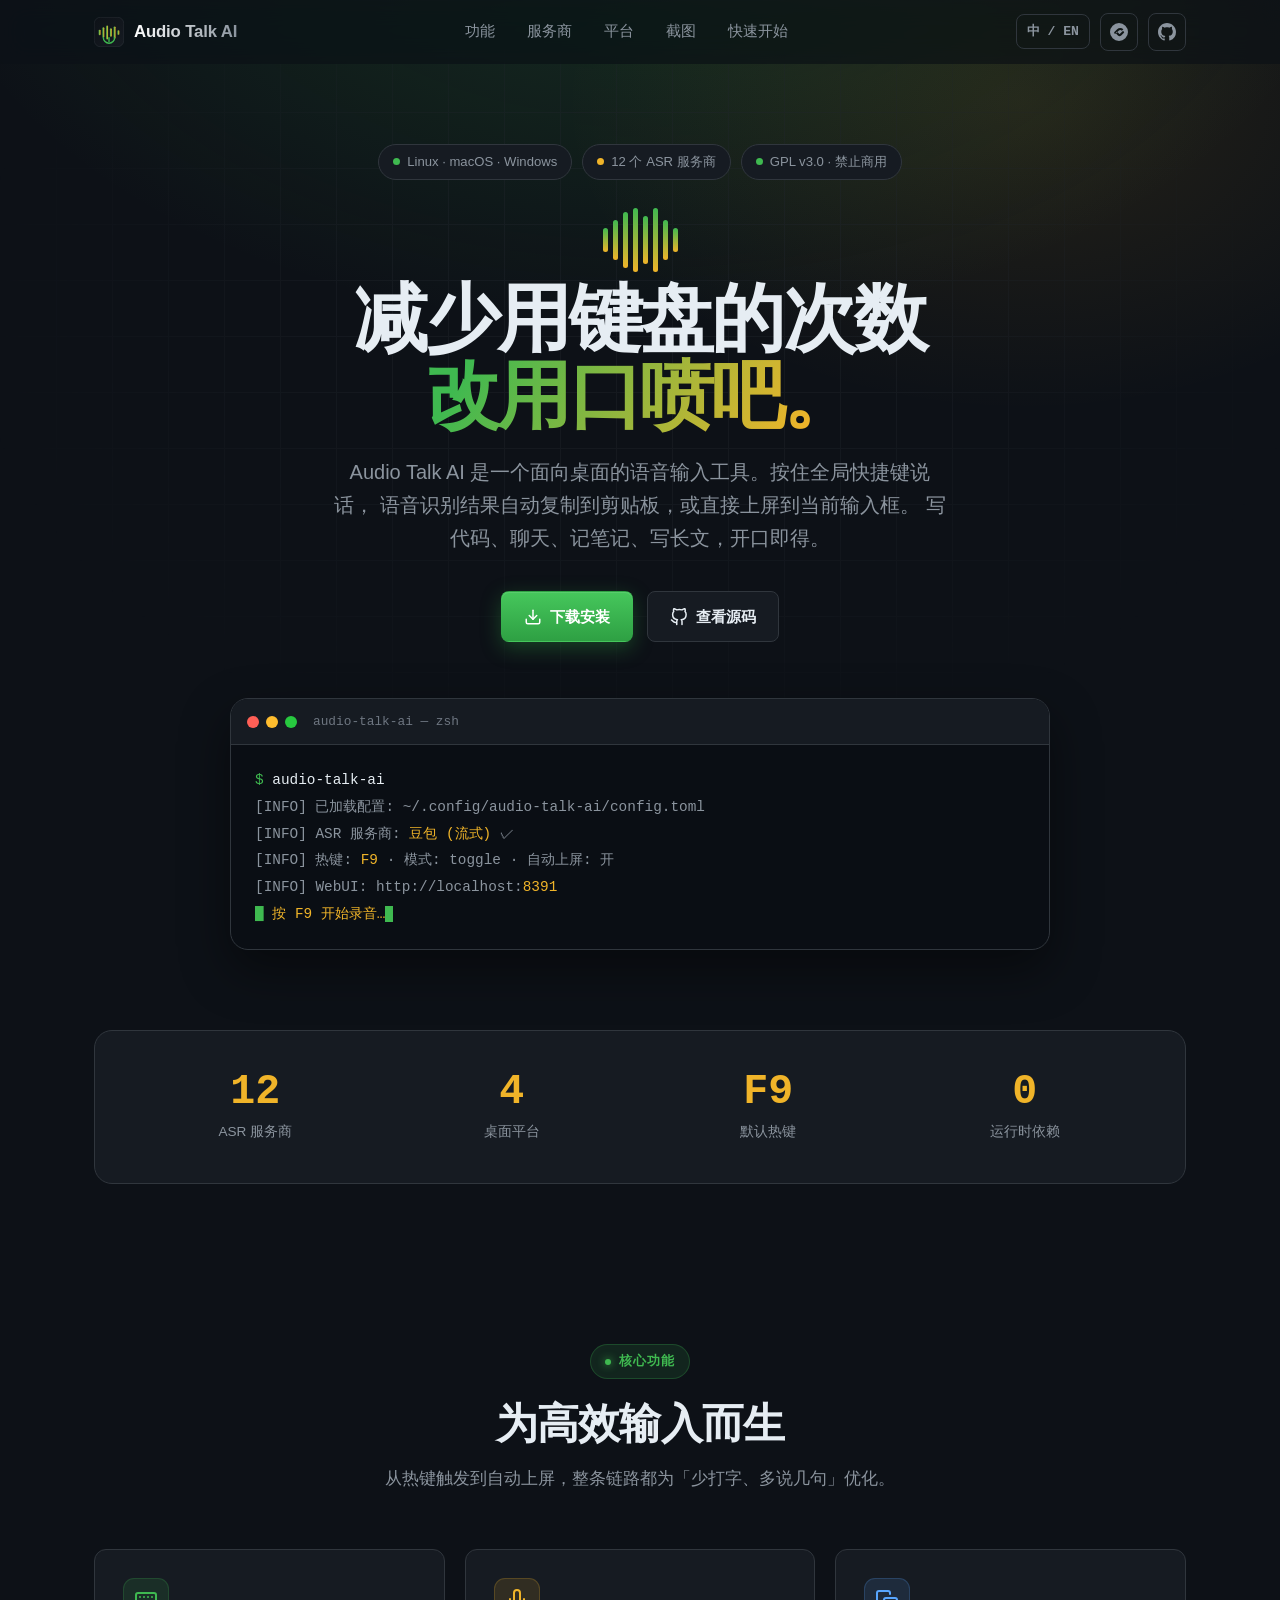
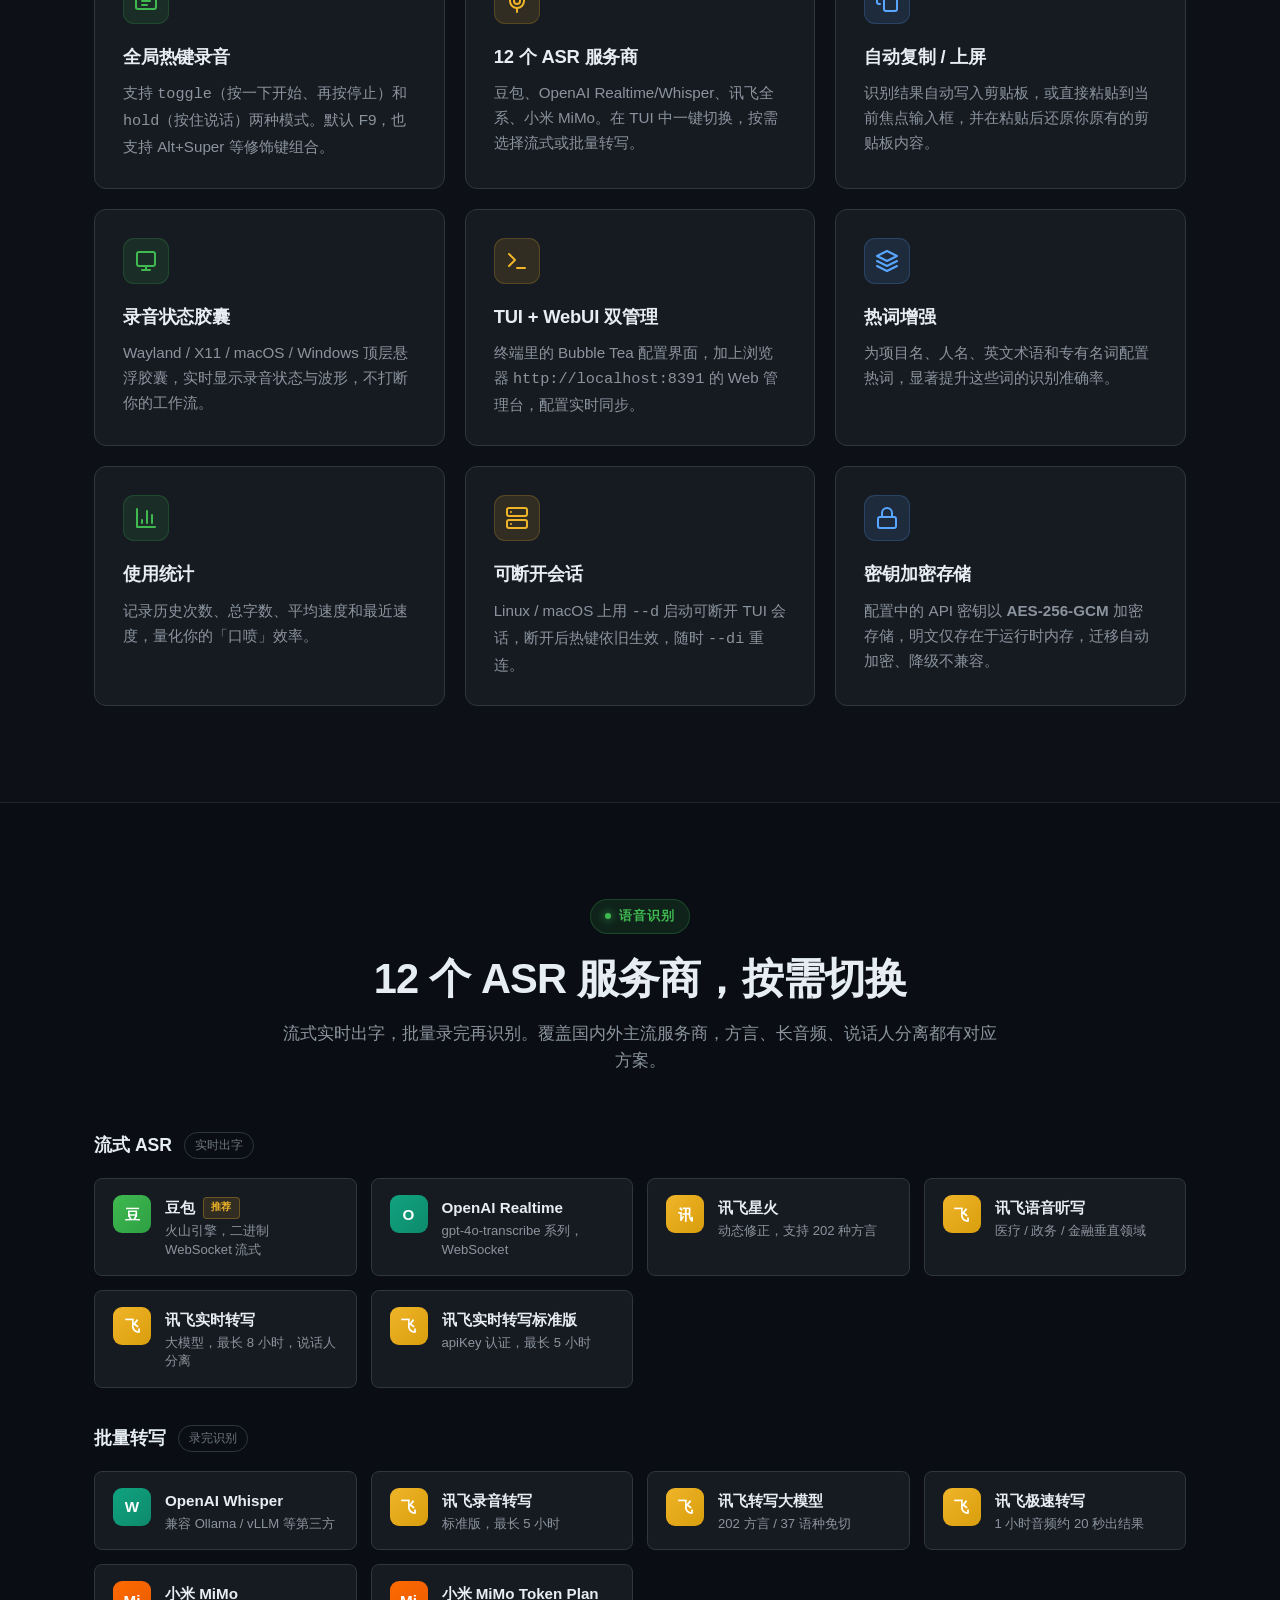
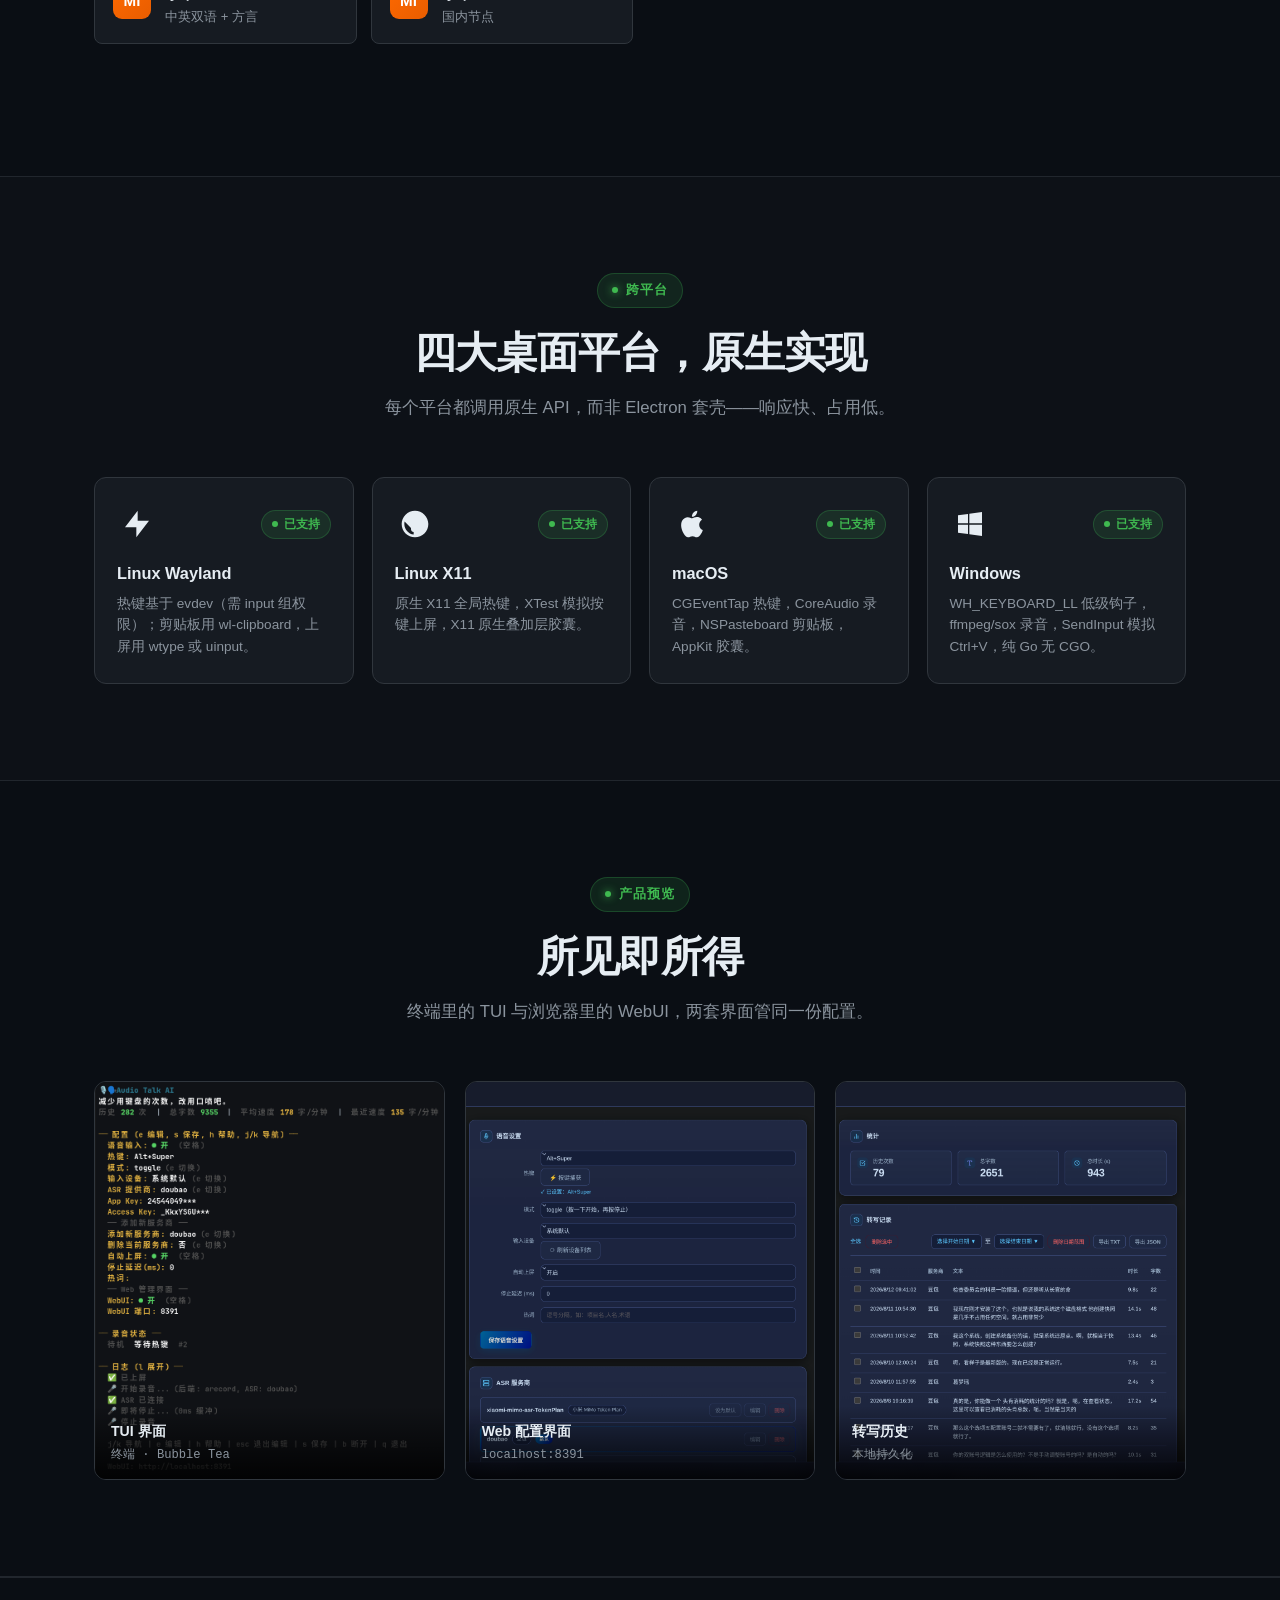
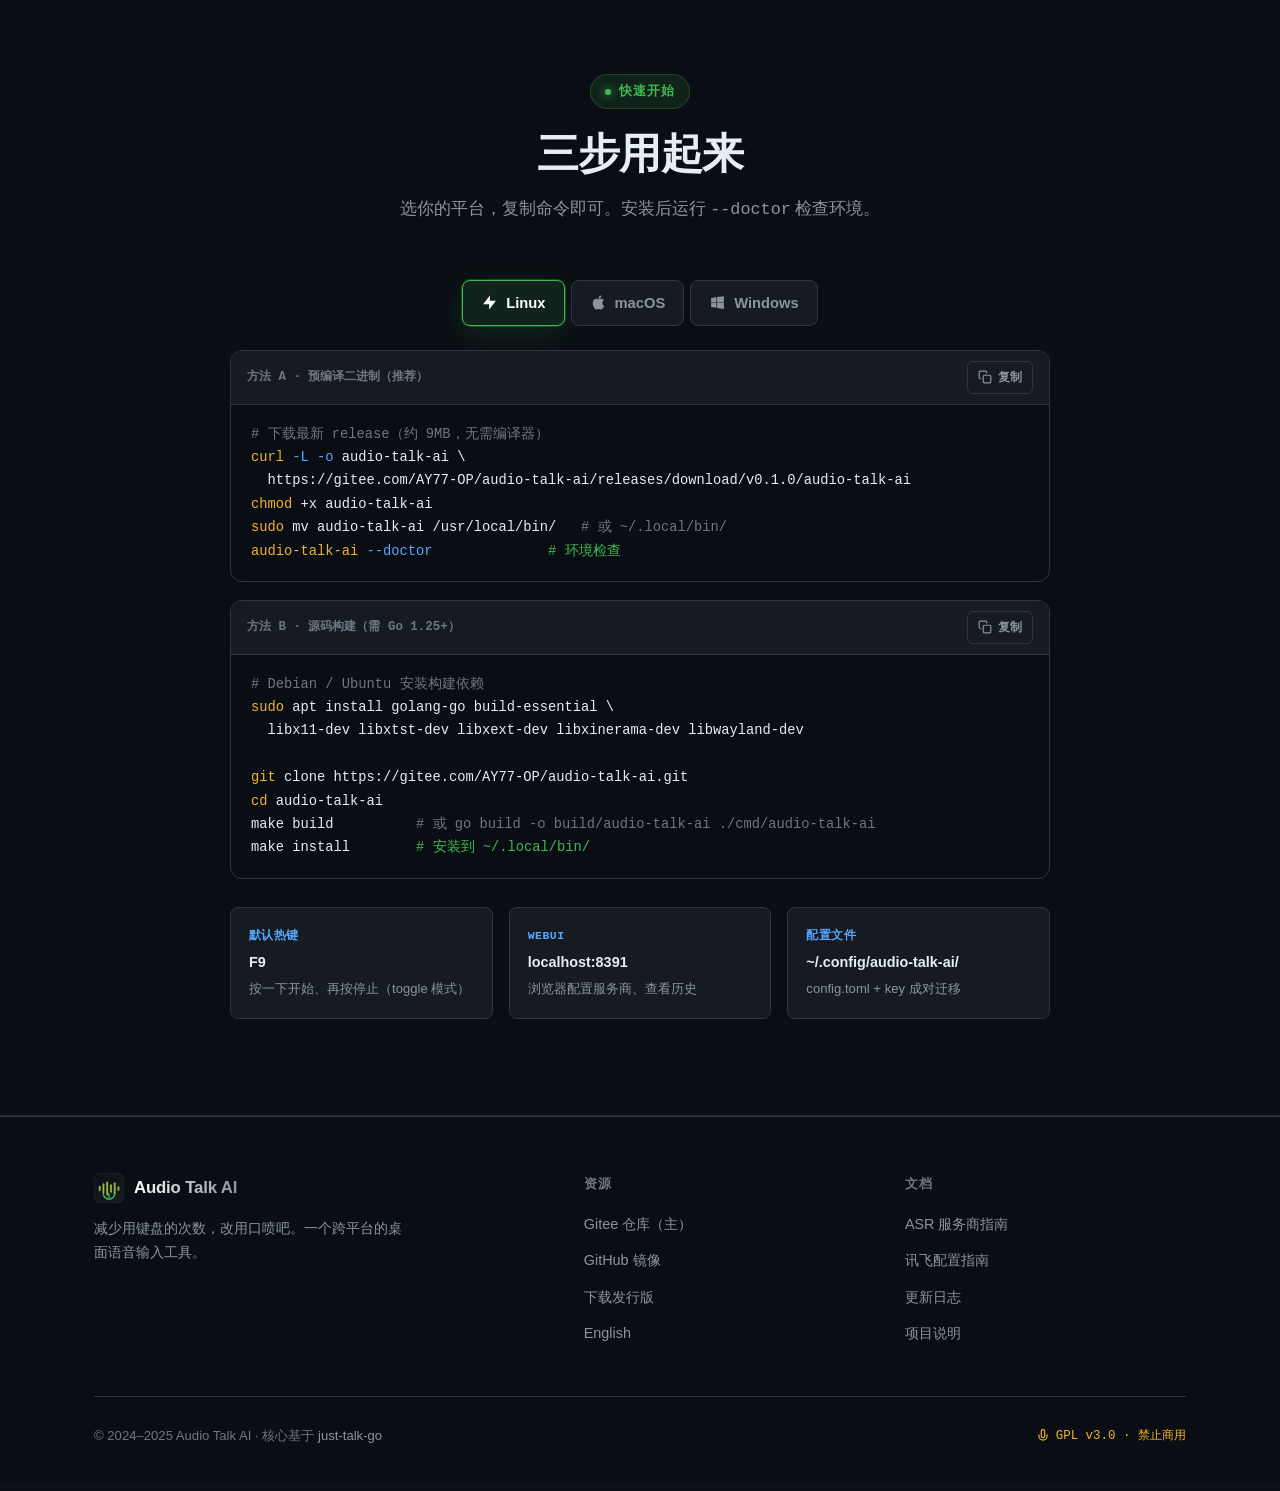
==== website/index.html @ f019c4bb "docs(website): 新增官方网站并接入 GitHub Pages 自动部署 - website/: 纯静态、零构建、中英双语宣传官网，视觉与产品本体一致 - .github/workflow" ====
<!DOCTYPE html>
<html lang="zh-CN">
<head>
  <meta charset="UTF-8" />
  <meta name="viewport" content="width=device-width, initial-scale=1.0" />
  <title>Audio Talk AI — 桌面语音输入工具</title>
  <meta name="description" content="Audio Talk AI 是一个跨平台桌面语音输入工具。全局快捷键录音，语音识别结果自动复制到剪贴板或直接上屏。支持 12 个 ASR 服务商，覆盖 Linux、macOS、Windows。" />
  <meta name="theme-color" content="#0d1117" />
  <link rel="icon" type="image/svg+xml" href="assets/favicon.svg" />
  <link rel="alternate" hreflang="en" href="index.en.html" />
  <link rel="alternate" hreflang="zh-CN" href="index.html" />

  <!-- Open Graph -->
  <meta property="og:type" content="website" />
  <meta property="og:title" content="Audio Talk AI — 桌面语音输入工具" />
  <meta property="og:description" content="全局快捷键录音，语音自动上屏。12 个 ASR 服务商，跨平台。" />
  <meta property="og:image" content="assets/images/webui-config.png" />
  <link rel="stylesheet" href="assets/style.css" />
</head>
<body>

  <!-- ============ 导航 ============ -->
  <header class="nav">
    <div class="container nav-inner">
      <a href="#" class="brand" aria-label="Audio Talk AI">
        <img src="assets/favicon.svg" alt="" />
        <span>Audio Talk AI</span>
      </a>
      <nav class="nav-links" aria-label="主导航">
        <a href="#features">功能</a>
        <a href="#providers">服务商</a>
        <a href="#platforms">平台</a>
        <a href="#screenshots">截图</a>
        <a href="#quickstart">快速开始</a>
      </nav>
      <div class="nav-actions">
        <a href="index.en.html" class="lang-toggle" title="English">中 / EN</a>
        <a href="https://gitee.com/AY77-OP/audio-talk-ai" target="_blank" rel="noopener" class="icon-link" aria-label="Gitee">
          <svg viewBox="0 0 16 16" fill="currentColor"><path d="M8 0a8 8 0 1 0 0 16A8 8 0 0 0 8 0Zm3.95 5.5-1.4 1.4a2.05 2.05 0 0 0-2.9 0L5.2 9.35a.9.9 0 0 1-1.27-1.27l2.45-2.45a3.85 3.85 0 0 1 5.44 0l.13-.13Zm.9 2.62L9.95 11a2.05 2.05 0 0 1-2.9 0L5.55 9.5a.9.9 0 1 1 1.27-1.27l1.5 1.5a.25.25 0 0 0 .35 0L10.9 7.5a.9.9 0 1 1 1.27 1.27Z"/></svg>
        </a>
        <a href="https://github.com/SilverKurali/audio-talk-Ai" target="_blank" rel="noopener" class="icon-link" aria-label="GitHub">
          <svg viewBox="0 0 16 16" fill="currentColor"><path d="M8 0C3.58 0 0 3.58 0 8c0 3.54 2.29 6.53 5.47 7.59.4.07.55-.17.55-.38 0-.19-.01-.82-.01-1.49-2.01.37-2.53-.49-2.69-.94-.09-.23-.48-.94-.82-1.13-.28-.15-.68-.52-.01-.53.63-.01 1.08.58 1.23.82.72 1.21 1.87.87 2.33.66.07-.52.28-.87.51-1.07-1.78-.2-3.64-.89-3.64-3.95 0-.87.31-1.59.82-2.15-.08-.2-.36-1.02.08-2.12 0 0 .67-.21 2.2.82.64-.18 1.32-.27 2-.27.68 0 1.36.09 2 .27 1.53-1.04 2.2-.82 2.2-.82.44 1.1.16 1.92.08 2.12.51.56.82 1.27.82 2.15 0 3.07-1.87 3.75-3.65 3.95.29.25.54.73.54 1.48 0 1.07-.01 1.93-.01 2.2 0 .21.15.46.55.38A8.01 8.01 0 0 0 16 8c0-4.42-3.58-8-8-8Z"/></svg>
        </a>
        <button class="menu-btn" aria-label="菜单" aria-expanded="false">
          <svg viewBox="0 0 24 24" width="24" height="24" fill="none" stroke="currentColor" stroke-width="2" stroke-linecap="round"><line x1="3" y1="6" x2="21" y2="6"/><line x1="3" y1="12" x2="21" y2="12"/><line x1="3" y1="18" x2="21" y2="18"/></svg>
        </button>
      </div>
    </div>
  </header>

  <!-- ============ Hero ============ -->
  <section class="hero">
    <div class="hero-bg"></div>
    <div class="hero-grid"></div>
    <div class="container hero-inner">
      <div class="hero-badges reveal">
        <span class="pill"><span class="dot"></span>Linux · macOS · Windows</span>
        <span class="pill amber"><span class="dot"></span>12 个 ASR 服务商</span>
        <span class="pill"><span class="dot"></span>GPL v3.0 · 禁止商用</span>
      </div>
      <div class="waveform" aria-hidden="true">
        <span></span><span></span><span></span><span></span><span></span><span></span><span></span><span></span>
      </div>
      <h1 class="reveal">减少用键盘的次数<br><span class="accent">改用口喷吧。</span></h1>
      <p class="lead reveal reveal-delay-1">
        Audio Talk AI 是一个面向桌面的语音输入工具。按住全局快捷键说话，
        语音识别结果自动复制到剪贴板，或直接上屏到当前输入框。
        写代码、聊天、记笔记、写长文，开口即得。
      </p>
      <div class="hero-cta reveal reveal-delay-2">
        <a href="#quickstart" class="btn btn-primary">
          <svg viewBox="0 0 24 24" fill="none" stroke="currentColor" stroke-width="2" stroke-linecap="round" stroke-linejoin="round"><path d="M21 15v4a2 2 0 0 1-2 2H5a2 2 0 0 1-2-2v-4"/><polyline points="7 10 12 15 17 10"/><line x1="12" y1="15" x2="12" y2="3"/></svg>
          下载安装
        </a>
        <a href="https://gitee.com/AY77-OP/audio-talk-ai" target="_blank" rel="noopener" class="btn btn-ghost">
          <svg viewBox="0 0 24 24" fill="none" stroke="currentColor" stroke-width="2" stroke-linecap="round" stroke-linejoin="round"><path d="M9 19c-5 1.5-5-2.5-7-3m14 6v-3.87a3.37 3.37 0 0 0-.94-2.61c3.14-.35 6.44-1.54 6.44-7A5.44 5.44 0 0 0 20 4.77 5.07 5.07 0 0 0 19.91 1S18.73.65 16 2.48a13.38 13.38 0 0 0-7 0C6.27.65 5.09 1 5.09 1A5.07 5.07 0 0 0 5 4.77a5.44 5.44 0 0 0-1.5 3.78c0 5.42 3.3 6.61 6.44 7A3.37 3.37 0 0 0 9 18.13V22"/></svg>
          查看源码
        </a>
      </div>

      <!-- 终端 mock -->
      <div class="terminal reveal reveal-delay-3">
        <div class="terminal-bar">
          <div class="dots"><span></span><span></span><span></span></div>
          <span class="title">audio-talk-ai — zsh</span>
        </div>
        <div class="terminal-body">
          <div><span class="prompt">$</span> <span class="cmd">audio-talk-ai</span></div>
          <div class="out">[INFO] 已加载配置: ~/.config/audio-talk-ai/config.toml</div>
          <div class="out">[INFO] ASR 服务商: <span class="key">豆包 (流式)</span> ✓</div>
          <div class="out">[INFO] 热键: <span class="key">F9</span> · 模式: toggle · 自动上屏: 开</div>
          <div class="out">[INFO] WebUI: http://localhost:<span class="key">8391</span></div>
          <div><span class="prompt">█</span> <span class="key">按 F9 开始录音…</span><span class="cursor"></span></div>
        </div>
      </div>
    </div>
  </section>

  <!-- ============ 统计带 ============ -->
  <section class="section" style="padding-top:0; padding-bottom:64px;">
    <div class="container">
      <div class="stats-band reveal">
        <div class="stat"><div class="num">12</div><div class="lbl">ASR 服务商</div></div>
        <div class="stat"><div class="num">4</div><div class="lbl">桌面平台</div></div>
        <div class="stat"><div class="num">F9</div><div class="lbl">默认热键</div></div>
        <div class="stat"><div class="num">0</div><div class="lbl">运行时依赖</div></div>
      </div>
    </div>
  </section>

  <!-- ============ 功能 ============ -->
  <section class="section" id="features">
    <div class="container">
      <div class="section-head reveal">
        <span class="eyebrow">核心功能</span>
        <h2 class="section-title">为高效输入而生</h2>
        <p class="section-sub">从热键触发到自动上屏，整条链路都为「少打字、多说几句」优化。</p>
      </div>
      <div class="features-grid">
        <div class="feature-card reveal">
          <div class="feature-icon">
            <svg viewBox="0 0 24 24" fill="none" stroke="currentColor" stroke-width="2" stroke-linecap="round" stroke-linejoin="round"><rect x="2" y="4" width="20" height="16" rx="2"/><path d="M6 8h.01M10 8h.01M14 8h.01M18 8h.01M8 12h8M8 16h5"/></svg>
          </div>
          <h3>全局热键录音</h3>
          <p>支持 <code>toggle</code>（按一下开始、再按停止）和 <code>hold</code>（按住说话）两种模式。默认 F9，也支持 Alt+Super 等修饰键组合。</p>
        </div>
        <div class="feature-card reveal reveal-delay-1">
          <div class="feature-icon amber">
            <svg viewBox="0 0 24 24" fill="none" stroke="currentColor" stroke-width="2" stroke-linecap="round" stroke-linejoin="round"><path d="M12 1a3 3 0 0 0-3 3v8a3 3 0 0 0 6 0V4a3 3 0 0 0-3-3z"/><path d="M19 10v2a7 7 0 0 1-14 0v-2"/><line x1="12" y1="19" x2="12" y2="23"/></svg>
          </div>
          <h3>12 个 ASR 服务商</h3>
          <p>豆包、OpenAI Realtime/Whisper、讯飞全系、小米 MiMo。在 TUI 中一键切换，按需选择流式或批量转写。</p>
        </div>
        <div class="feature-card reveal reveal-delay-2">
          <div class="feature-icon cyan">
            <svg viewBox="0 0 24 24" fill="none" stroke="currentColor" stroke-width="2" stroke-linecap="round" stroke-linejoin="round"><rect x="9" y="9" width="13" height="13" rx="2"/><path d="M5 15H4a2 2 0 0 1-2-2V4a2 2 0 0 1 2-2h9a2 2 0 0 1 2 2v1"/></svg>
          </div>
          <h3>自动复制 / 上屏</h3>
          <p>识别结果自动写入剪贴板，或直接粘贴到当前焦点输入框，并在粘贴后还原你原有的剪贴板内容。</p>
        </div>
        <div class="feature-card reveal">
          <div class="feature-icon">
            <svg viewBox="0 0 24 24" fill="none" stroke="currentColor" stroke-width="2" stroke-linecap="round" stroke-linejoin="round"><rect x="3" y="3" width="18" height="14" rx="2"/><line x1="8" y1="21" x2="16" y2="21"/><line x1="12" y1="17" x2="12" y2="21"/></svg>
          </div>
          <h3>录音状态胶囊</h3>
          <p>Wayland / X11 / macOS / Windows 顶层悬浮胶囊，实时显示录音状态与波形，不打断你的工作流。</p>
        </div>
        <div class="feature-card reveal reveal-delay-1">
          <div class="feature-icon amber">
            <svg viewBox="0 0 24 24" fill="none" stroke="currentColor" stroke-width="2" stroke-linecap="round" stroke-linejoin="round"><polyline points="4 17 10 11 4 5"/><line x1="12" y1="19" x2="20" y2="19"/></svg>
          </div>
          <h3>TUI + WebUI 双管理</h3>
          <p>终端里的 Bubble Tea 配置界面，加上浏览器 <code>http://localhost:8391</code> 的 Web 管理台，配置实时同步。</p>
        </div>
        <div class="feature-card reveal reveal-delay-2">
          <div class="feature-icon cyan">
            <svg viewBox="0 0 24 24" fill="none" stroke="currentColor" stroke-width="2" stroke-linecap="round" stroke-linejoin="round"><path d="M12 2L2 7l10 5 10-5-10-5z"/><polyline points="2 17 12 22 22 17"/><polyline points="2 12 12 17 22 12"/></svg>
          </div>
          <h3>热词增强</h3>
          <p>为项目名、人名、英文术语和专有名词配置热词，显著提升这些词的识别准确率。</p>
        </div>
        <div class="feature-card reveal">
          <div class="feature-icon">
            <svg viewBox="0 0 24 24" fill="none" stroke="currentColor" stroke-width="2" stroke-linecap="round" stroke-linejoin="round"><path d="M3 3v18h18"/><path d="M18 17V9M13 17V5M8 17v-3"/></svg>
          </div>
          <h3>使用统计</h3>
          <p>记录历史次数、总字数、平均速度和最近速度，量化你的「口喷」效率。</p>
        </div>
        <div class="feature-card reveal reveal-delay-1">
          <div class="feature-icon amber">
            <svg viewBox="0 0 24 24" fill="none" stroke="currentColor" stroke-width="2" stroke-linecap="round" stroke-linejoin="round"><rect x="2" y="2" width="20" height="8" rx="2"/><rect x="2" y="14" width="20" height="8" rx="2"/><line x1="6" y1="6" x2="6.01" y2="6"/><line x1="6" y1="18" x2="6.01" y2="18"/></svg>
          </div>
          <h3>可断开会话</h3>
          <p>Linux / macOS 上用 <code>--d</code> 启动可断开 TUI 会话，断开后热键依旧生效，随时 <code>--di</code> 重连。</p>
        </div>
        <div class="feature-card reveal reveal-delay-2">
          <div class="feature-icon cyan">
            <svg viewBox="0 0 24 24" fill="none" stroke="currentColor" stroke-width="2" stroke-linecap="round" stroke-linejoin="round"><rect x="3" y="11" width="18" height="11" rx="2"/><path d="M7 11V7a5 5 0 0 1 10 0v4"/></svg>
          </div>
          <h3>密钥加密存储</h3>
          <p>配置中的 API 密钥以 <strong>AES-256-GCM</strong> 加密存储，明文仅存在于运行时内存，迁移自动加密、降级不兼容。</p>
        </div>
      </div>
    </div>
  </section>

  <!-- ============ 服务商 ============ -->
  <section class="section" id="providers" style="background:var(--bg-soft); border-top:1px solid var(--border-soft); border-bottom:1px solid var(--border-soft);">
    <div class="container">
      <div class="section-head reveal">
        <span class="eyebrow">语音识别</span>
        <h2 class="section-title">12 个 ASR 服务商，按需切换</h2>
        <p class="section-sub">流式实时出字，批量录完再识别。覆盖国内外主流服务商，方言、长音频、说话人分离都有对应方案。</p>
      </div>

      <!-- 流式 -->
      <div class="provider-group reveal">
        <div class="provider-group-head">
          <h3>流式 ASR</h3>
          <span class="tag">实时出字</span>
        </div>
        <div class="providers-grid">
          <div class="provider-card">
            <div class="provider-logo" style="background:linear-gradient(135deg,#3fb950,#2ea043)">豆</div>
            <div class="provider-info">
              <h4>豆包 <span class="badge-rec">推荐</span></h4>
              <p>火山引擎，二进制 WebSocket 流式</p>
            </div>
          </div>
          <div class="provider-card">
            <div class="provider-logo" style="background:linear-gradient(135deg,#10a37f,#0d8a6c)">O</div>
            <div class="provider-info">
              <h4>OpenAI Realtime</h4>
              <p>gpt-4o-transcribe 系列，WebSocket</p>
            </div>
          </div>
          <div class="provider-card">
            <div class="provider-logo" style="background:linear-gradient(135deg,#f0b429,#d99e0c)">讯</div>
            <div class="provider-info">
              <h4>讯飞星火</h4>
              <p>动态修正，支持 202 种方言</p>
            </div>
          </div>
          <div class="provider-card">
            <div class="provider-logo" style="background:linear-gradient(135deg,#f0b429,#d99e0c)">飞</div>
            <div class="provider-info">
              <h4>讯飞语音听写</h4>
              <p>医疗 / 政务 / 金融垂直领域</p>
            </div>
          </div>
          <div class="provider-card">
            <div class="provider-logo" style="background:linear-gradient(135deg,#f0b429,#d99e0c)">飞</div>
            <div class="provider-info">
              <h4>讯飞实时转写</h4>
              <p>大模型，最长 8 小时，说话人分离</p>
            </div>
          </div>
          <div class="provider-card">
            <div class="provider-logo" style="background:linear-gradient(135deg,#f0b429,#d99e0c)">飞</div>
            <div class="provider-info">
              <h4>讯飞实时转写标准版</h4>
              <p>apiKey 认证，最长 5 小时</p>
            </div>
          </div>
        </div>
      </div>

      <!-- 批量 -->
      <div class="provider-group reveal">
        <div class="provider-group-head">
          <h3>批量转写</h3>
          <span class="tag">录完识别</span>
        </div>
        <div class="providers-grid">
          <div class="provider-card">
            <div class="provider-logo" style="background:linear-gradient(135deg,#10a37f,#0d8a6c)">W</div>
            <div class="provider-info">
              <h4>OpenAI Whisper</h4>
              <p>兼容 Ollama / vLLM 等第三方</p>
            </div>
          </div>
          <div class="provider-card">
            <div class="provider-logo" style="background:linear-gradient(135deg,#f0b429,#d99e0c)">飞</div>
            <div class="provider-info">
              <h4>讯飞录音转写</h4>
              <p>标准版，最长 5 小时</p>
            </div>
          </div>
          <div class="provider-card">
            <div class="provider-logo" style="background:linear-gradient(135deg,#f0b429,#d99e0c)">飞</div>
            <div class="provider-info">
              <h4>讯飞转写大模型</h4>
              <p>202 方言 / 37 语种免切</p>
            </div>
          </div>
          <div class="provider-card">
            <div class="provider-logo" style="background:linear-gradient(135deg,#f0b429,#d99e0c)">飞</div>
            <div class="provider-info">
              <h4>讯飞极速转写</h4>
              <p>1 小时音频约 20 秒出结果</p>
            </div>
          </div>
          <div class="provider-card">
            <div class="provider-logo" style="background:linear-gradient(135deg,#ff6900,#e85d00)">Mi</div>
            <div class="provider-info">
              <h4>小米 MiMo</h4>
              <p>中英双语 + 方言</p>
            </div>
          </div>
          <div class="provider-card">
            <div class="provider-logo" style="background:linear-gradient(135deg,#ff6900,#e85d00)">Mi</div>
            <div class="provider-info">
              <h4>小米 MiMo Token Plan</h4>
              <p>国内节点</p>
            </div>
          </div>
        </div>
      </div>
    </div>
  </section>

  <!-- ============ 平台 ============ -->
  <section class="section" id="platforms">
    <div class="container">
      <div class="section-head reveal">
        <span class="eyebrow">跨平台</span>
        <h2 class="section-title">四大桌面平台，原生实现</h2>
        <p class="section-sub">每个平台都调用原生 API，而非 Electron 套壳——响应快、占用低。</p>
      </div>
      <div class="platforms-grid">
        <div class="platform-card reveal">
          <div class="ph">
            <div class="picon"><svg viewBox="0 0 24 24" fill="currentColor"><path d="M12.5 2v7.5H21L11.5 22v-7.5H3l9.5-12.5z"/></svg></div>
            <span class="platform-status">已支持</span>
          </div>
          <h4>Linux Wayland</h4>
          <p>热键基于 evdev（需 input 组权限）；剪贴板用 wl-clipboard，上屏用 wtype 或 uinput。</p>
        </div>
        <div class="platform-card reveal reveal-delay-1">
          <div class="ph">
            <div class="picon"><svg viewBox="0 0 24 24" fill="currentColor"><path d="M12 2C6.48 2 2 6.48 2 12s4.48 10 10 10 10-4.48 10-10S17.52 2 12 2zm-1 17.93c-3.95-.49-7-3.85-7-7.93 0-.62.08-1.21.21-1.79L9 15v1c0 1.1.9 2 2 2v1.93z"/></svg></div>
            <span class="platform-status">已支持</span>
          </div>
          <h4>Linux X11</h4>
          <p>原生 X11 全局热键，XTest 模拟按键上屏，X11 原生叠加层胶囊。</p>
        </div>
        <div class="platform-card reveal reveal-delay-2">
          <div class="ph">
            <div class="picon"><svg viewBox="0 0 24 24" fill="currentColor"><path d="M18.71 19.5c-.83 1.24-1.71 2.45-3.05 2.47-1.34.03-1.77-.79-3.29-.79-1.53 0-2 .77-3.27.82-1.31.05-2.3-1.32-3.14-2.53C4.25 17 2.94 12.45 4.7 9.39c.87-1.52 2.43-2.48 4.12-2.51 1.28-.02 2.5.87 3.29.87.78 0 2.26-1.07 3.81-.91.65.03 2.47.26 3.64 1.98-.09.06-2.17 1.28-2.15 3.81.03 3.02 2.65 4.03 2.68 4.04-.03.07-.42 1.44-1.38 2.83M13 3.5c.73-.83 1.94-1.46 2.94-1.5.13 1.17-.34 2.35-1.04 3.19-.69.85-1.83 1.51-2.95 1.42-.15-1.15.41-2.35 1.05-3.11z"/></svg></div>
            <span class="platform-status">已支持</span>
          </div>
          <h4>macOS</h4>
          <p>CGEventTap 热键，CoreAudio 录音，NSPasteboard 剪贴板，AppKit 胶囊。</p>
        </div>
        <div class="platform-card reveal reveal-delay-3">
          <div class="ph">
            <div class="picon"><svg viewBox="0 0 24 24" fill="currentColor"><path d="M3 5.5L10.5 4.5v7H3v-6zM3 12.5h7.5v7L3 18.5v-6zM11.5 4.35L21 3v8.5H11.5v-7.15zM11.5 12.5H21V21l-9.5-1.35v-7.15z"/></svg></div>
            <span class="platform-status">已支持</span>
          </div>
          <h4>Windows</h4>
          <p>WH_KEYBOARD_LL 低级钩子，ffmpeg/sox 录音，SendInput 模拟 Ctrl+V，纯 Go 无 CGO。</p>
        </div>
      </div>
    </div>
  </section>

  <!-- ============ 截图 ============ -->
  <section class="section" id="screenshots" style="background:var(--bg-soft); border-top:1px solid var(--border-soft); border-bottom:1px solid var(--border-soft);">
    <div class="container">
      <div class="section-head reveal">
        <span class="eyebrow">产品预览</span>
        <h2 class="section-title">所见即所得</h2>
        <p class="section-sub">终端里的 TUI 与浏览器里的 WebUI，两套界面管同一份配置。</p>
      </div>
      <div class="shots-grid">
        <div class="shot reveal">
          <img src="assets/images/tui.png" alt="TUI 界面" loading="lazy" />
          <div class="caption">TUI 界面<span>终端 · Bubble Tea</span></div>
        </div>
        <div class="shot reveal reveal-delay-1">
          <img src="assets/images/webui-config.png" alt="Web 管理界面 — 配置" loading="lazy" />
          <div class="caption">Web 配置界面<span>localhost:8391</span></div>
        </div>
        <div class="shot reveal reveal-delay-2">
          <img src="assets/images/webui-history.png" alt="Web 管理界面 — 转写历史" loading="lazy" />
          <div class="caption">转写历史<span>本地持久化</span></div>
        </div>
      </div>
    </div>
  </section>

  <!-- ============ 快速开始 ============ -->
  <section class="section quickstart" id="quickstart">
    <div class="container">
      <div class="section-head reveal">
        <span class="eyebrow">快速开始</span>
        <h2 class="section-title">三步用起来</h2>
        <p class="section-sub">选你的平台，复制命令即可。安装后运行 <code>--doctor</code> 检查环境。</p>
      </div>

      <div class="os-tabs reveal">
        <button class="os-tab active" data-os="linux">
          <svg viewBox="0 0 24 24" fill="currentColor"><path d="M12.5 2v7.5H21L11.5 22v-7.5H3l9.5-12.5z"/></svg> Linux
        </button>
        <button class="os-tab" data-os="macos">
          <svg viewBox="0 0 24 24" fill="currentColor"><path d="M18.71 19.5c-.83 1.24-1.71 2.45-3.05 2.47-1.34.03-1.77-.79-3.29-.79-1.53 0-2 .77-3.27.82-1.31.05-2.3-1.32-3.14-2.53C4.25 17 2.94 12.45 4.7 9.39c.87-1.52 2.43-2.48 4.12-2.51 1.28-.02 2.5.87 3.29.87.78 0 2.26-1.07 3.81-.91.65.03 2.47.26 3.64 1.98-.09.06-2.17 1.28-2.15 3.81.03 3.02 2.65 4.03 2.68 4.04-.03.07-.42 1.44-1.38 2.83M13 3.5c.73-.83 1.94-1.46 2.94-1.5.13 1.17-.34 2.35-1.04 3.19-.69.85-1.83 1.51-2.95 1.42-.15-1.15.41-2.35 1.05-3.11z"/></svg> macOS
        </button>
        <button class="os-tab" data-os="windows">
          <svg viewBox="0 0 24 24" fill="currentColor"><path d="M3 5.5L10.5 4.5v7H3v-6zM3 12.5h7.5v7L3 18.5v-6zM11.5 4.35L21 3v8.5H11.5v-7.15zM11.5 12.5H21V21l-9.5-1.35v-7.15z"/></svg> Windows
        </button>
      </div>

      <!-- Linux -->
      <div class="os-panel active" data-os="linux">
        <div class="code-block">
          <div class="code-head">
            <span class="label">方法 A · 预编译二进制（推荐）</span>
            <button class="copy-btn" data-ok="已复制"><svg viewBox="0 0 24 24" fill="none" stroke="currentColor" stroke-width="2" stroke-linecap="round" stroke-linejoin="round"><rect x="9" y="9" width="13" height="13" rx="2"/><path d="M5 15H4a2 2 0 0 1-2-2V4a2 2 0 0 1 2-2h9a2 2 0 0 1 2 2v1"/></svg><span class="copy-label">复制</span></button>
          </div>
          <pre><code><span class="c"># 下载最新 release（约 9MB，无需编译器）</span>
<span class="k">curl</span> <span class="p">-L</span> <span class="p">-o</span> audio-talk-ai \
  https://gitee.com/AY77-OP/audio-talk-ai/releases/download/v0.1.0/audio-talk-ai
<span class="k">chmod</span> +x audio-talk-ai
<span class="k">sudo</span> mv audio-talk-ai /usr/local/bin/   <span class="c"># 或 ~/.local/bin/</span>
<span class="k">audio-talk-ai</span> <span class="p">--doctor</span>              <span class="s"># 环境检查</span></code></pre>
        </div>
        <div class="code-block">
          <div class="code-head">
            <span class="label">方法 B · 源码构建（需 Go 1.25+）</span>
            <button class="copy-btn" data-ok="已复制"><svg viewBox="0 0 24 24" fill="none" stroke="currentColor" stroke-width="2" stroke-linecap="round" stroke-linejoin="round"><rect x="9" y="9" width="13" height="13" rx="2"/><path d="M5 15H4a2 2 0 0 1-2-2V4a2 2 0 0 1 2-2h9a2 2 0 0 1 2 2v1"/></svg><span class="copy-label">复制</span></button>
          </div>
          <pre><code><span class="c"># Debian / Ubuntu 安装构建依赖</span>
<span class="k">sudo</span> apt install golang-go build-essential \
  libx11-dev libxtst-dev libxext-dev libxinerama-dev libwayland-dev

<span class="k">git</span> clone https://gitee.com/AY77-OP/audio-talk-ai.git
<span class="k">cd</span> audio-talk-ai
make build          <span class="c"># 或 go build -o build/audio-talk-ai ./cmd/audio-talk-ai</span>
make install        <span class="s"># 安装到 ~/.local/bin/</span></code></pre>
        </div>
      </div>

      <!-- macOS -->
      <div class="os-panel" data-os="macos">
        <div class="code-block">
          <div class="code-head">
            <span class="label">安装 Command Line Tools 后构建（需 cgo）</span>
            <button class="copy-btn" data-ok="已复制"><svg viewBox="0 0 24 24" fill="none" stroke="currentColor" stroke-width="2" stroke-linecap="round" stroke-linejoin="round"><rect x="9" y="9" width="13" height="13" rx="2"/><path d="M5 15H4a2 2 0 0 1-2-2V4a2 2 0 0 1 2-2h9a2 2 0 0 1 2 2v1"/></svg><span class="copy-label">复制</span></button>
          </div>
          <pre><code><span class="c"># 需要 clang 与 macOS SDK（无需完整 Xcode）</span>
<span class="k">xcode-select</span> <span class="p">--install</span>

<span class="k">git</span> clone https://gitee.com/AY77-OP/audio-talk-ai.git
<span class="k">cd</span> audio-talk-ai
make build
make install        <span class="s"># 安装到 ~/.local/bin/</span>

<span class="c"># 启动后授予「终端 App」辅助功能与麦克风权限</span>
<span class="k">audio-talk-ai</span> <span class="p">--doctor</span></code></pre>
        </div>
        <div class="code-block">
          <div class="code-head">
            <span class="label">macOS 热键写法</span>
            <button class="copy-btn" data-ok="已复制"><svg viewBox="0 0 24 24" fill="none" stroke="currentColor" stroke-width="2" stroke-linecap="round" stroke-linejoin="round"><rect x="9" y="9" width="13" height="13" rx="2"/><path d="M5 15H4a2 2 0 0 1-2-2V4a2 2 0 0 1 2-2h9a2 2 0 0 1 2 2v1"/></svg><span class="copy-label">复制</span></button>
          </div>
          <pre><code><span class="c"># Option = Alt，Command/Cmd = Super</span>
<span class="p">[voice]</span>
push_to_talk = <span class="s">"Option+Command"</span></code></pre>
        </div>
      </div>

      <!-- Windows -->
      <div class="os-panel" data-os="windows">
        <div class="code-block">
          <div class="code-head">
            <span class="label">构建（纯 Go，无需 CGO；需 Go 1.25+）</span>
            <button class="copy-btn" data-ok="已复制"><svg viewBox="0 0 24 24" fill="none" stroke="currentColor" stroke-width="2" stroke-linecap="round" stroke-linejoin="round"><rect x="9" y="9" width="13" height="13" rx="2"/><path d="M5 15H4a2 2 0 0 1-2-2V4a2 2 0 0 1 2-2h9a2 2 0 0 1 2 2v1"/></svg><span class="copy-label">复制</span></button>
          </div>
          <pre><code><span class="c">:: 录音依赖 ffmpeg（推荐）或 sox，需加入 PATH</span>
<span class="k">git</span> clone https://gitee.com/AY77-OP/audio-talk-ai.git
<span class="k">cd</span> audio-talk-ai
<span class="k">go</span> build -o audio-talk-ai.exe ./cmd/audio-talk-ai

<span class="c">:: 安装到 %LOCALAPPDATA%\Programs\audio-talk-ai\</span>
audio-talk-ai.exe <span class="p">--install</span>
audio-talk-ai.exe <span class="p">--doctor</span></code></pre>
        </div>
        <div class="code-block">
          <div class="code-head">
            <span class="label">Windows 热键写法</span>
            <button class="copy-btn" data-ok="已复制"><svg viewBox="0 0 24 24" fill="none" stroke="currentColor" stroke-width="2" stroke-linecap="round" stroke-linejoin="round"><rect x="9" y="9" width="13" height="13" rx="2"/><path d="M5 15H4a2 2 0 0 1-2-2V4a2 2 0 0 1 2-2h9a2 2 0 0 1 2 2v1"/></svg><span class="copy-label">复制</span></button>
          </div>
          <pre><code><span class="c">:: Win 键 = Super，Ctrl = Control</span>
<span class="p">[voice]</span>
push_to_talk = <span class="s">"Win+Alt"</span></code></pre>
        </div>
      </div>

      <!-- 配置要点 -->
      <div class="notes reveal">
        <div class="note">
          <div class="nk">默认热键</div>
          <div class="nv">F9</div>
          <div class="nd">按一下开始、再按停止（toggle 模式）</div>
        </div>
        <div class="note">
          <div class="nk">WebUI</div>
          <div class="nv">localhost:8391</div>
          <div class="nd">浏览器配置服务商、查看历史</div>
        </div>
        <div class="note">
          <div class="nk">配置文件</div>
          <div class="nv">~/.config/audio-talk-ai/</div>
          <div class="nd">config.toml + key 成对迁移</div>
        </div>
      </div>
    </div>
  </section>

  <!-- ============ Footer ============ -->
  <footer class="footer">
    <div class="container">
      <div class="footer-grid">
        <div class="footer-brand">
          <a href="#" class="brand">
            <img src="assets/favicon.svg" alt="" />
            <span>Audio Talk AI</span>
          </a>
          <p>减少用键盘的次数，改用口喷吧。一个跨平台的桌面语音输入工具。</p>
        </div>
        <div class="footer-col">
          <h5>资源</h5>
          <ul>
            <li><a href="https://gitee.com/AY77-OP/audio-talk-ai" target="_blank" rel="noopener">Gitee 仓库（主）</a></li>
            <li><a href="https://github.com/SilverKurali/audio-talk-Ai" target="_blank" rel="noopener">GitHub 镜像</a></li>
            <li><a href="https://gitee.com/AY77-OP/audio-talk-ai/releases" target="_blank" rel="noopener">下载发行版</a></li>
            <li><a href="index.en.html">English</a></li>
          </ul>
        </div>
        <div class="footer-col">
          <h5>文档</h5>
          <ul>
            <li><a href="https://gitee.com/AY77-OP/audio-talk-ai/raw/master/docs/asr-providers-guide.md" target="_blank" rel="noopener">ASR 服务商指南</a></li>
            <li><a href="https://gitee.com/AY77-OP/audio-talk-ai/raw/master/docs/xfyun-guide.md" target="_blank" rel="noopener">讯飞配置指南</a></li>
            <li><a href="https://gitee.com/AY77-OP/audio-talk-ai/raw/master/CHANGELOG.md" target="_blank" rel="noopener">更新日志</a></li>
            <li><a href="https://gitee.com/AY77-OP/audio-talk-ai/raw/master/README.md" target="_blank" rel="noopener">项目说明</a></li>
          </ul>
        </div>
      </div>
      <div class="footer-bottom">
        <p>© 2024–2025 Audio Talk AI · 核心基于 <a href="https://github.com/whoamihappyhacking/just-talk-go" target="_blank" rel="noopener" style="color:var(--text-muted)">just-talk-go</a></p>
        <span class="license">
          <svg viewBox="0 0 24 24" width="14" height="14" fill="none" stroke="currentColor" stroke-width="2" stroke-linecap="round" stroke-linejoin="round"><path d="M12 1a3 3 0 0 0-3 3v8a3 3 0 0 0 6 0V4a3 3 0 0 0-3-3z"/><path d="M19 10v2a7 7 0 0 1-14 0v-2"/></svg>
          GPL v3.0 · 禁止商用
        </span>
      </div>
    </div>
  </footer>

  <!-- 灯箱 -->
  <div class="lightbox" role="dialog" aria-modal="true" aria-label="截图大图">
    <button class="lightbox-close" aria-label="关闭">✕</button>
    <img class="lightbox-img" src="" alt="" />
  </div>

  <script src="assets/app.js"></script>
</body>
</html>
---- website/assets/style.css ----
/* ============================================================
   Audio Talk AI — 官方网站样式
   设计语言：深色、开发者向、绿色/琥珀点缀，与产品本体一致
   ============================================================ */

/* ---------- 设计令牌 ---------- */
:root {
  /* 背景 / 表面 */
  --bg: #0d1117;
  --bg-soft: #0a0e14;
  --surface: #161b22;
  --surface-2: #1c2230;
  --border: #30363d;
  --border-soft: #21262d;

  /* 文本 */
  --text: #e6edf3;
  --text-muted: #8b949e;
  --text-dim: #6e7681;

  /* 强调色 */
  --green: #3fb950;
  --green-soft: rgba(63, 185, 80, 0.12);
  --amber: #f0b429;
  --amber-soft: rgba(240, 180, 41, 0.12);
  --cyan: #58a6ff;
  --cyan-soft: rgba(88, 166, 255, 0.12);
  --red: #f85149;

  /* 渐变 */
  --grad-hero: radial-gradient(ellipse 80% 60% at 50% -10%, rgba(63, 185, 80, 0.18), transparent 70%),
               radial-gradient(ellipse 60% 50% at 80% 10%, rgba(240, 180, 41, 0.10), transparent 60%);

  /* 排版 */
  --font-sans: -apple-system, BlinkMacSystemFont, "Segoe UI", Roboto, "PingFang SC",
               "Hiragino Sans GB", "Microsoft YaHei", "Noto Sans CJK SC", sans-serif;
  --font-mono: "JetBrains Mono", "SF Mono", ui-monospace, "Cascadia Code",
               "Fira Code", Consolas, "Courier New", monospace;

  /* 尺寸 */
  --container: 1140px;
  --radius: 12px;
  --radius-sm: 8px;
  --radius-lg: 18px;

  /* 阴影 */
  --shadow-sm: 0 1px 3px rgba(0, 0, 0, 0.4);
  --shadow: 0 8px 24px rgba(0, 0, 0, 0.35);
  --shadow-lg: 0 20px 50px rgba(0, 0, 0, 0.45);
  --glow-green: 0 0 0 1px rgba(63, 185, 80, 0.3), 0 8px 30px rgba(63, 185, 80, 0.15);

  --nav-h: 64px;
  --ease: cubic-bezier(0.22, 1, 0.36, 1);
}

/* ---------- 重置 ---------- */
*, *::before, *::after { box-sizing: border-box; }
* { margin: 0; }
html { scroll-behavior: smooth; scroll-padding-top: calc(var(--nav-h) + 20px); }
body {
  font-family: var(--font-sans);
  background: var(--bg);
  color: var(--text);
  line-height: 1.65;
  -webkit-font-smoothing: antialiased;
  text-rendering: optimizeLegibility;
  overflow-x: hidden;
}
img, svg { display: block; max-width: 100%; }
a { color: inherit; text-decoration: none; }
button { font: inherit; cursor: pointer; border: none; background: none; color: inherit; }
ul { list-style: none; padding: 0; }
::selection { background: rgba(63, 185, 80, 0.3); color: #fff; }

/* ---------- 布局工具 ---------- */
.container { width: 100%; max-width: var(--container); margin: 0 auto; padding: 0 24px; }
.section { padding: 96px 0; position: relative; }
.section-head { text-align: center; max-width: 720px; margin: 0 auto 56px; }
.eyebrow {
  display: inline-flex; align-items: center; gap: 8px;
  font-family: var(--font-mono); font-size: 0.8rem; font-weight: 600;
  letter-spacing: 0.08em; text-transform: uppercase;
  color: var(--green); padding: 6px 14px;
  background: var(--green-soft); border: 1px solid rgba(63, 185, 80, 0.25);
  border-radius: 999px; margin-bottom: 20px;
}
.eyebrow::before { content: ""; width: 6px; height: 6px; border-radius: 50%; background: var(--green); box-shadow: 0 0 8px var(--green); }
.section-title { font-size: clamp(1.8rem, 4vw, 2.6rem); font-weight: 800; letter-spacing: -0.02em; line-height: 1.2; }
.section-sub { color: var(--text-muted); font-size: 1.05rem; margin-top: 16px; }

/* ---------- 导航 ---------- */
.nav {
  position: fixed; top: 0; left: 0; right: 0; z-index: 100;
  height: var(--nav-h);
  background: rgba(13, 17, 23, 0.72);
  backdrop-filter: saturate(180%) blur(14px);
  -webkit-backdrop-filter: saturate(180%) blur(14px);
  border-bottom: 1px solid transparent;
  transition: border-color 0.3s var(--ease), background 0.3s var(--ease);
}
.nav.scrolled { border-bottom-color: var(--border); background: rgba(13, 17, 23, 0.88); }
.nav-inner { height: 100%; display: flex; align-items: center; justify-content: space-between; gap: 24px; }
.brand { display: flex; align-items: center; gap: 10px; font-weight: 700; font-size: 1.05rem; letter-spacing: -0.01em; }
.brand img { width: 30px; height: 30px; }
.brand span { background: linear-gradient(90deg, #fff, var(--text-muted)); -webkit-background-clip: text; background-clip: text; -webkit-text-fill-color: transparent; }
.nav-links { display: flex; align-items: center; gap: 4px; }
.nav-links a {
  padding: 8px 14px; border-radius: var(--radius-sm); color: var(--text-muted);
  font-size: 0.92rem; font-weight: 500; transition: color 0.2s, background 0.2s;
}
.nav-links a:hover { color: var(--text); background: var(--surface); }
.nav-actions { display: flex; align-items: center; gap: 10px; }
.lang-toggle {
  font-family: var(--font-mono); font-size: 0.82rem; font-weight: 600;
  color: var(--text-muted); padding: 6px 10px; border: 1px solid var(--border);
  border-radius: var(--radius-sm); transition: all 0.2s;
}
.lang-toggle:hover { color: var(--green); border-color: var(--green); }
.icon-link {
  display: inline-flex; align-items: center; justify-content: center;
  width: 38px; height: 38px; border-radius: var(--radius-sm);
  color: var(--text-muted); border: 1px solid var(--border); transition: all 0.2s;
}
.icon-link:hover { color: var(--text); border-color: var(--text-dim); background: var(--surface); transform: translateY(-1px); }
.icon-link svg { width: 18px; height: 18px; }
.menu-btn { display: none; width: 40px; height: 40px; align-items: center; justify-content: center; color: var(--text); border-radius: var(--radius-sm); }

/* ---------- 按钮 ---------- */
.btn {
  display: inline-flex; align-items: center; justify-content: center; gap: 8px;
  padding: 12px 22px; border-radius: var(--radius-sm); font-weight: 600; font-size: 0.95rem;
  transition: transform 0.15s var(--ease), box-shadow 0.2s, background 0.2s, border-color 0.2s;
  white-space: nowrap; border: 1px solid transparent;
}
.btn:active { transform: translateY(1px); }
.btn-primary {
  background: linear-gradient(180deg, #46c75c, #2ea043);
  color: #fff; box-shadow: 0 1px 0 rgba(255,255,255,0.1) inset, 0 6px 20px rgba(46, 160, 67, 0.35);
}
.btn-primary:hover { box-shadow: 0 1px 0 rgba(255,255,255,0.1) inset, 0 8px 28px rgba(46, 160, 67, 0.5); transform: translateY(-1px); }
.btn-ghost { background: var(--surface); color: var(--text); border-color: var(--border); }
.btn-ghost:hover { border-color: var(--text-dim); background: var(--surface-2); transform: translateY(-1px); }
.btn svg { width: 18px; height: 18px; }

/* ---------- Hero ---------- */
.hero { position: relative; padding: calc(var(--nav-h) + 80px) 0 80px; overflow: hidden; }
.hero-bg { position: absolute; inset: 0; background: var(--grad-hero); pointer-events: none; z-index: 0; }
.hero-grid {
  position: absolute; inset: 0; z-index: 0; opacity: 0.4;
  background-image:
    linear-gradient(var(--border-soft) 1px, transparent 1px),
    linear-gradient(90deg, var(--border-soft) 1px, transparent 1px);
  background-size: 56px 56px;
  mask-image: radial-gradient(ellipse 70% 60% at 50% 30%, #000 30%, transparent 75%);
  -webkit-mask-image: radial-gradient(ellipse 70% 60% at 50% 30%, #000 30%, transparent 75%);
}
.hero-inner { position: relative; z-index: 1; text-align: center; }
.hero-badges { display: flex; flex-wrap: wrap; justify-content: center; gap: 10px; margin-bottom: 28px; }
.pill {
  display: inline-flex; align-items: center; gap: 7px; font-size: 0.82rem; font-weight: 500;
  color: var(--text-muted); padding: 6px 14px; background: var(--surface);
  border: 1px solid var(--border); border-radius: 999px;
}
.pill .dot { width: 7px; height: 7px; border-radius: 50%; background: var(--green); }
.pill.amber .dot { background: var(--amber); }
.hero h1 {
  font-size: clamp(2.4rem, 6.5vw, 4.6rem); font-weight: 900; line-height: 1.05;
  letter-spacing: -0.035em; margin-bottom: 22px;
}
.hero h1 .accent {
  background: linear-gradient(120deg, var(--green) 10%, var(--amber) 90%);
  -webkit-background-clip: text; background-clip: text; -webkit-text-fill-color: transparent;
}
.hero .lead { font-size: clamp(1.05rem, 2vw, 1.25rem); color: var(--text-muted); max-width: 620px; margin: 0 auto 36px; }
.hero-cta { display: flex; flex-wrap: wrap; gap: 14px; justify-content: center; margin-bottom: 56px; }

/* 终端 mock */
.terminal {
  max-width: 820px; margin: 0 auto; background: var(--bg-soft);
  border: 1px solid var(--border); border-radius: var(--radius-lg);
  box-shadow: var(--shadow-lg); overflow: hidden; text-align: left;
}
.terminal-bar { display: flex; align-items: center; gap: 8px; padding: 12px 16px; background: var(--surface); border-bottom: 1px solid var(--border); }
.terminal-bar .dots { display: flex; gap: 7px; }
.terminal-bar .dots span { width: 12px; height: 12px; border-radius: 50%; }
.terminal-bar .dots span:nth-child(1) { background: #ff5f56; }
.terminal-bar .dots span:nth-child(2) { background: #ffbd2e; }
.terminal-bar .dots span:nth-child(3) { background: #27c93f; }
.terminal-bar .title { font-family: var(--font-mono); font-size: 0.8rem; color: var(--text-dim); margin-left: 8px; }
.terminal-body { padding: 22px 24px; font-family: var(--font-mono); font-size: 0.9rem; line-height: 1.85; }
.terminal-body .prompt { color: var(--green); }
.terminal-body .cmd { color: var(--text); }
.terminal-body .out { color: var(--text-muted); }
.terminal-body .key { color: var(--amber); }
.terminal-body .cursor { display: inline-block; width: 8px; height: 1.05em; background: var(--green); vertical-align: text-bottom; animation: blink 1.1s steps(1) infinite; }
@keyframes blink { 50% { opacity: 0; } }

/* hero 波形装饰 */
.waveform { display: flex; align-items: center; justify-content: center; gap: 5px; height: 64px; margin-bottom: 8px; }
.waveform span {
  width: 5px; border-radius: 3px; background: linear-gradient(180deg, var(--green), var(--amber));
  animation: wave 1.4s ease-in-out infinite;
}
.waveform span:nth-child(1) { height: 24px; animation-delay: -1.0s; }
.waveform span:nth-child(2) { height: 40px; animation-delay: -0.8s; }
.waveform span:nth-child(3) { height: 56px; animation-delay: -0.6s; }
.waveform span:nth-child(4) { height: 64px; animation-delay: -0.4s; }
.waveform span:nth-child(5) { height: 48px; animation-delay: -0.2s; }
.waveform span:nth-child(6) { height: 64px; animation-delay: 0s; }
.waveform span:nth-child(7) { height: 40px; animation-delay: -0.3s; }
.waveform span:nth-child(8) { height: 24px; animation-delay: -0.5s; }
@keyframes wave { 0%, 100% { transform: scaleY(0.4); opacity: 0.6; } 50% { transform: scaleY(1); opacity: 1; } }

/* ---------- 功能卡片 ---------- */
.features-grid { display: grid; grid-template-columns: repeat(3, 1fr); gap: 20px; }
.feature-card {
  position: relative; padding: 28px; background: var(--surface);
  border: 1px solid var(--border); border-radius: var(--radius);
  transition: transform 0.25s var(--ease), border-color 0.25s, box-shadow 0.25s;
  overflow: hidden;
}
.feature-card::before {
  content: ""; position: absolute; inset: 0; opacity: 0; transition: opacity 0.3s;
  background: radial-gradient(400px circle at var(--mx, 50%) var(--my, 0%), rgba(63,185,80,0.08), transparent 60%);
  pointer-events: none;
}
.feature-card:hover { transform: translateY(-4px); border-color: var(--text-dim); box-shadow: var(--shadow); }
.feature-card:hover::before { opacity: 1; }
.feature-icon {
  width: 46px; height: 46px; border-radius: 11px; display: flex; align-items: center; justify-content: center;
  background: var(--green-soft); color: var(--green); margin-bottom: 18px; border: 1px solid rgba(63,185,80,0.2);
}
.feature-icon.amber { background: var(--amber-soft); color: var(--amber); border-color: rgba(240,180,41,0.2); }
.feature-icon.cyan { background: var(--cyan-soft); color: var(--cyan); border-color: rgba(88,166,255,0.2); }
.feature-icon svg { width: 24px; height: 24px; }
.feature-card h3 { font-size: 1.15rem; font-weight: 700; margin-bottom: 8px; letter-spacing: -0.01em; }
.feature-card p { color: var(--text-muted); font-size: 0.95rem; }

/* ---------- 服务商 ---------- */
.provider-group { margin-bottom: 36px; }
.provider-group-head { display: flex; align-items: center; gap: 12px; margin-bottom: 18px; }
.provider-group-head h3 { font-size: 1.1rem; font-weight: 700; }
.provider-group-head .tag { font-family: var(--font-mono); font-size: 0.72rem; color: var(--text-dim); padding: 3px 10px; border: 1px solid var(--border); border-radius: 999px; }
.providers-grid { display: grid; grid-template-columns: repeat(auto-fill, minmax(220px, 1fr)); gap: 14px; }
.provider-card {
  display: flex; align-items: flex-start; gap: 14px; padding: 16px 18px;
  background: var(--surface); border: 1px solid var(--border); border-radius: var(--radius-sm);
  transition: border-color 0.2s, transform 0.2s var(--ease);
}
.provider-card:hover { border-color: var(--text-dim); transform: translateY(-2px); }
.provider-logo {
  flex-shrink: 0; width: 38px; height: 38px; border-radius: 9px;
  display: flex; align-items: center; justify-content: center;
  font-weight: 800; font-size: 0.95rem; color: #fff;
}
.provider-info h4 { font-size: 0.95rem; font-weight: 700; display: flex; align-items: center; gap: 8px; }
.provider-info p { font-size: 0.82rem; color: var(--text-muted); margin-top: 2px; line-height: 1.4; }
.badge-rec {
  font-family: var(--font-mono); font-size: 0.62rem; font-weight: 700; letter-spacing: 0.05em;
  color: var(--amber); padding: 2px 7px; background: var(--amber-soft);
  border: 1px solid rgba(240,180,41,0.3); border-radius: 4px;
}

/* ---------- 平台 ---------- */
.platforms-grid { display: grid; grid-template-columns: repeat(4, 1fr); gap: 18px; }
.platform-card {
  padding: 26px 22px; background: var(--surface); border: 1px solid var(--border);
  border-radius: var(--radius); transition: border-color 0.2s, transform 0.2s var(--ease);
}
.platform-card:hover { border-color: var(--text-dim); transform: translateY(-3px); }
.platform-card .ph { display: flex; align-items: center; justify-content: space-between; margin-bottom: 16px; }
.platform-card .picon { width: 40px; height: 40px; display: flex; align-items: center; justify-content: center; color: var(--text); }
.platform-card .picon svg { width: 32px; height: 32px; }
.platform-status {
  font-family: var(--font-mono); font-size: 0.72rem; font-weight: 600; color: var(--green);
  padding: 4px 10px; background: var(--green-soft); border: 1px solid rgba(63,185,80,0.25); border-radius: 999px;
  display: inline-flex; align-items: center; gap: 6px;
}
.platform-status::before { content: ""; width: 6px; height: 6px; border-radius: 50%; background: var(--green); }
.platform-card h4 { font-size: 1.02rem; font-weight: 700; margin-bottom: 6px; }
.platform-card p { font-size: 0.85rem; color: var(--text-muted); line-height: 1.55; }

/* ---------- 截图 ---------- */
.shots-grid { display: grid; grid-template-columns: repeat(3, 1fr); gap: 20px; }
.shot {
  position: relative; border-radius: var(--radius); overflow: hidden; border: 1px solid var(--border);
  background: var(--surface); cursor: zoom-in; transition: transform 0.3s var(--ease), border-color 0.3s, box-shadow 0.3s;
}
.shot:hover { transform: translateY(-4px); border-color: var(--text-dim); box-shadow: var(--shadow-lg); }
.shot img { width: 100%; height: 100%; object-fit: cover; transition: transform 0.4s var(--ease); }
.shot:hover img { transform: scale(1.04); }
.shot .caption {
  position: absolute; left: 0; right: 0; bottom: 0; padding: 14px 16px;
  background: linear-gradient(transparent, rgba(0,0,0,0.85));
  font-size: 0.88rem; font-weight: 600;
}
.shot .caption span { display: block; font-size: 0.76rem; font-weight: 400; color: var(--text-muted); margin-top: 2px; font-family: var(--font-mono); }

/* 灯箱 */
.lightbox {
  position: fixed; inset: 0; z-index: 200; background: rgba(0,0,0,0.92);
  display: none; align-items: center; justify-content: center; padding: 5vh 5vw;
  backdrop-filter: blur(6px);
}
.lightbox.open { display: flex; animation: fade 0.25s ease; }
@keyframes fade { from { opacity: 0; } }
.lightbox img { max-width: 100%; max-height: 90vh; border-radius: var(--radius); box-shadow: var(--shadow-lg); border: 1px solid var(--border); }
.lightbox-close { position: absolute; top: 20px; right: 24px; color: #fff; font-size: 1.6rem; width: 44px; height: 44px; border-radius: 50%; border: 1px solid rgba(255,255,255,0.2); display: flex; align-items: center; justify-content: center; }
.lightbox-close:hover { background: rgba(255,255,255,0.1); }

/* ---------- 快速开始 ---------- */
.quickstart { background: var(--bg-soft); border-top: 1px solid var(--border-soft); border-bottom: 1px solid var(--border-soft); }
.os-tabs { display: flex; gap: 6px; justify-content: center; margin-bottom: 24px; flex-wrap: wrap; }
.os-tab {
  display: inline-flex; align-items: center; gap: 8px; padding: 10px 18px;
  border-radius: var(--radius-sm); color: var(--text-muted); font-weight: 600; font-size: 0.92rem;
  border: 1px solid var(--border); background: var(--surface); transition: all 0.2s;
}
.os-tab svg { width: 17px; height: 17px; }
.os-tab:hover { color: var(--text); }
.os-tab.active { color: #fff; border-color: var(--green); background: var(--green-soft); box-shadow: var(--glow-green); }
.os-panel { display: none; max-width: 820px; margin: 0 auto; }
.os-panel.active { display: block; animation: fade 0.3s ease; }

.code-block {
  position: relative; background: var(--bg-soft); border: 1px solid var(--border);
  border-radius: var(--radius); margin-bottom: 18px; overflow: hidden;
}
.code-head { display: flex; align-items: center; justify-content: space-between; padding: 10px 16px; background: var(--surface); border-bottom: 1px solid var(--border); }
.code-head .label { font-family: var(--font-mono); font-size: 0.78rem; color: var(--text-dim); font-weight: 600; }
.copy-btn {
  display: inline-flex; align-items: center; gap: 6px; font-size: 0.78rem; font-weight: 600;
  color: var(--text-muted); padding: 5px 10px; border-radius: 6px; border: 1px solid var(--border); transition: all 0.2s;
}
.copy-btn:hover { color: var(--text); border-color: var(--text-dim); }
.copy-btn.copied { color: var(--green); border-color: var(--green); }
.copy-btn svg { width: 14px; height: 14px; }
.code-block pre { padding: 18px 20px; overflow-x: auto; font-family: var(--font-mono); font-size: 0.86rem; line-height: 1.7; }
.code-block pre .c { color: var(--text-dim); }      /* comment */
.code-block pre .k { color: var(--amber); }         /* keyword/cmd */
.code-block pre .s { color: var(--green); }         /* string/success */
.code-block pre .p { color: var(--cyan); }          /* path/param */
.code-block pre .v { color: var(--text); }          /* plain */

/* 配置说明卡片 */
.notes { display: grid; grid-template-columns: repeat(3, 1fr); gap: 16px; max-width: 820px; margin: 28px auto 0; }
.note {
  padding: 18px; background: var(--surface); border: 1px solid var(--border); border-radius: var(--radius-sm);
}
.note .nk { font-family: var(--font-mono); font-size: 0.72rem; color: var(--cyan); font-weight: 700; letter-spacing: 0.04em; text-transform: uppercase; margin-bottom: 6px; }
.note .nv { font-size: 0.9rem; color: var(--text); font-weight: 600; }
.note .nd { font-size: 0.82rem; color: var(--text-muted); margin-top: 4px; }

/* ---------- 统计带 ---------- */
.stats-band {
  display: grid; grid-template-columns: repeat(4, 1fr); gap: 16px;
  padding: 40px; background: var(--surface); border: 1px solid var(--border); border-radius: var(--radius-lg);
}
.stat { text-align: center; }
.stat .num { font-family: var(--font-mono); font-size: clamp(1.8rem, 4vw, 2.6rem); font-weight: 800; color: var(--amber); line-height: 1; }
.stat .lbl { font-size: 0.85rem; color: var(--text-muted); margin-top: 8px; }

/* ---------- Footer ---------- */
.footer { border-top: 1px solid var(--border); padding: 56px 0 36px; background: var(--bg-soft); }
.footer-grid { display: grid; grid-template-columns: 1.6fr 1fr 1fr; gap: 40px; margin-bottom: 40px; }
.footer-brand .brand { margin-bottom: 14px; }
.footer-brand p { color: var(--text-muted); font-size: 0.9rem; max-width: 320px; }
.footer-col h5 { font-size: 0.82rem; font-weight: 700; text-transform: uppercase; letter-spacing: 0.06em; color: var(--text-dim); margin-bottom: 16px; }
.footer-col ul li { margin-bottom: 10px; }
.footer-col a { color: var(--text-muted); font-size: 0.9rem; transition: color 0.2s; }
.footer-col a:hover { color: var(--green); }
.footer-bottom { display: flex; align-items: center; justify-content: space-between; flex-wrap: wrap; gap: 16px; padding-top: 28px; border-top: 1px solid var(--border); }
.footer-bottom p { color: var(--text-dim); font-size: 0.82rem; }
.footer-bottom .license { display: inline-flex; align-items: center; gap: 6px; color: var(--amber); font-family: var(--font-mono); font-size: 0.78rem; }

/* ---------- 滚动入场动画 ---------- */
.reveal { opacity: 0; transform: translateY(24px); transition: opacity 0.7s var(--ease), transform 0.7s var(--ease); }
.reveal.visible { opacity: 1; transform: none; }
.reveal-delay-1 { transition-delay: 0.08s; }
.reveal-delay-2 { transition-delay: 0.16s; }
.reveal-delay-3 { transition-delay: 0.24s; }

/* ---------- 响应式 ---------- */
@media (max-width: 960px) {
  .features-grid { grid-template-columns: repeat(2, 1fr); }
  .platforms-grid { grid-template-columns: repeat(2, 1fr); }
  .shots-grid { grid-template-columns: 1fr; }
  .notes { grid-template-columns: 1fr; }
  .stats-band { grid-template-columns: repeat(2, 1fr); }
  .footer-grid { grid-template-columns: 1fr 1fr; }
}
@media (max-width: 720px) {
  .section { padding: 72px 0; }
  .nav-links { display: none; }
  .menu-btn { display: flex; }
  .nav-actions .lang-toggle { display: none; }
  /* 移动菜单展开 */
  .nav-links.open {
    display: flex; flex-direction: column; position: fixed; top: var(--nav-h); left: 0; right: 0;
    background: var(--bg); border-bottom: 1px solid var(--border); padding: 16px 24px; gap: 4px; align-items: stretch;
  }
  .nav-links.open a { padding: 12px 14px; }
  .features-grid { grid-template-columns: 1fr; }
  .platforms-grid { grid-template-columns: 1fr; }
  .footer-grid { grid-template-columns: 1fr; gap: 28px; }
  .stats-band { padding: 28px; }
}
@media (prefers-reduced-motion: reduce) {
  *, *::before, *::after { animation-duration: 0.01ms !important; animation-iteration-count: 1 !important; transition-duration: 0.01ms !important; scroll-behavior: auto !important; }
  .reveal { opacity: 1; transform: none; }
}
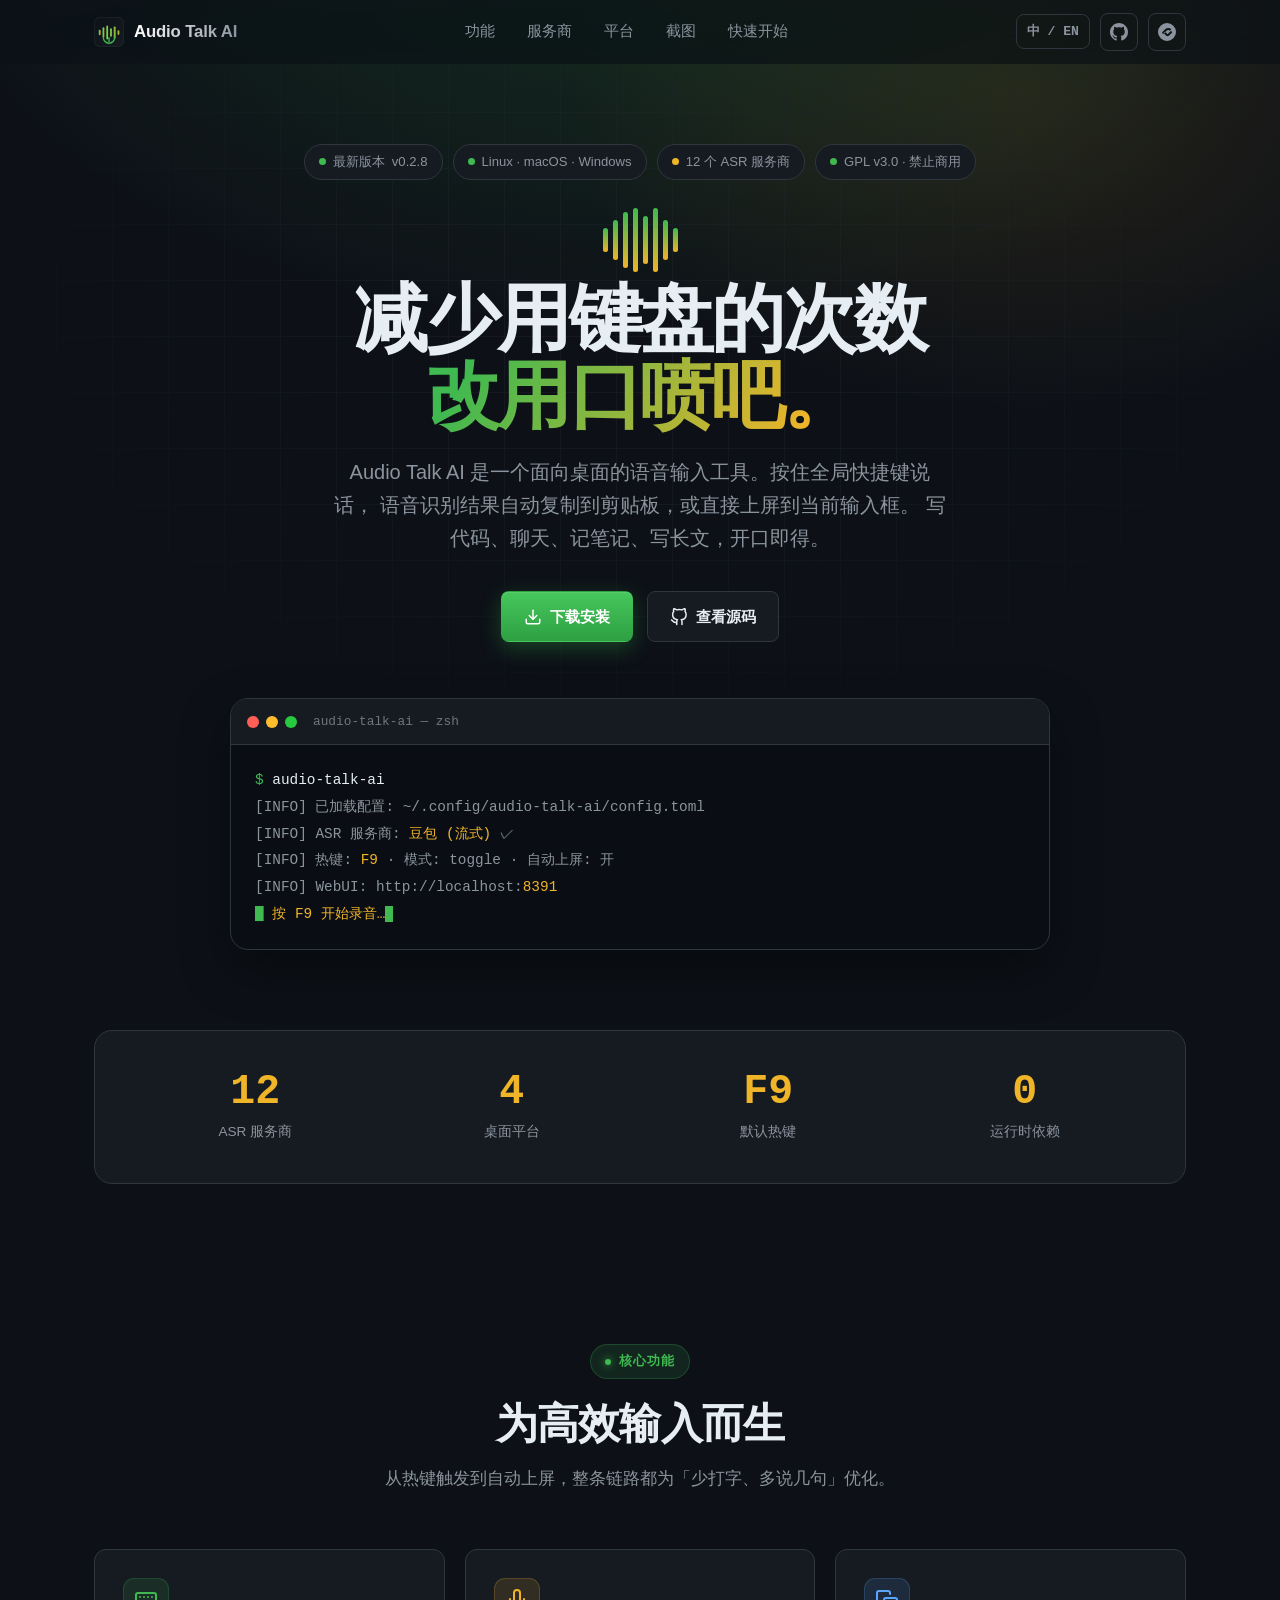
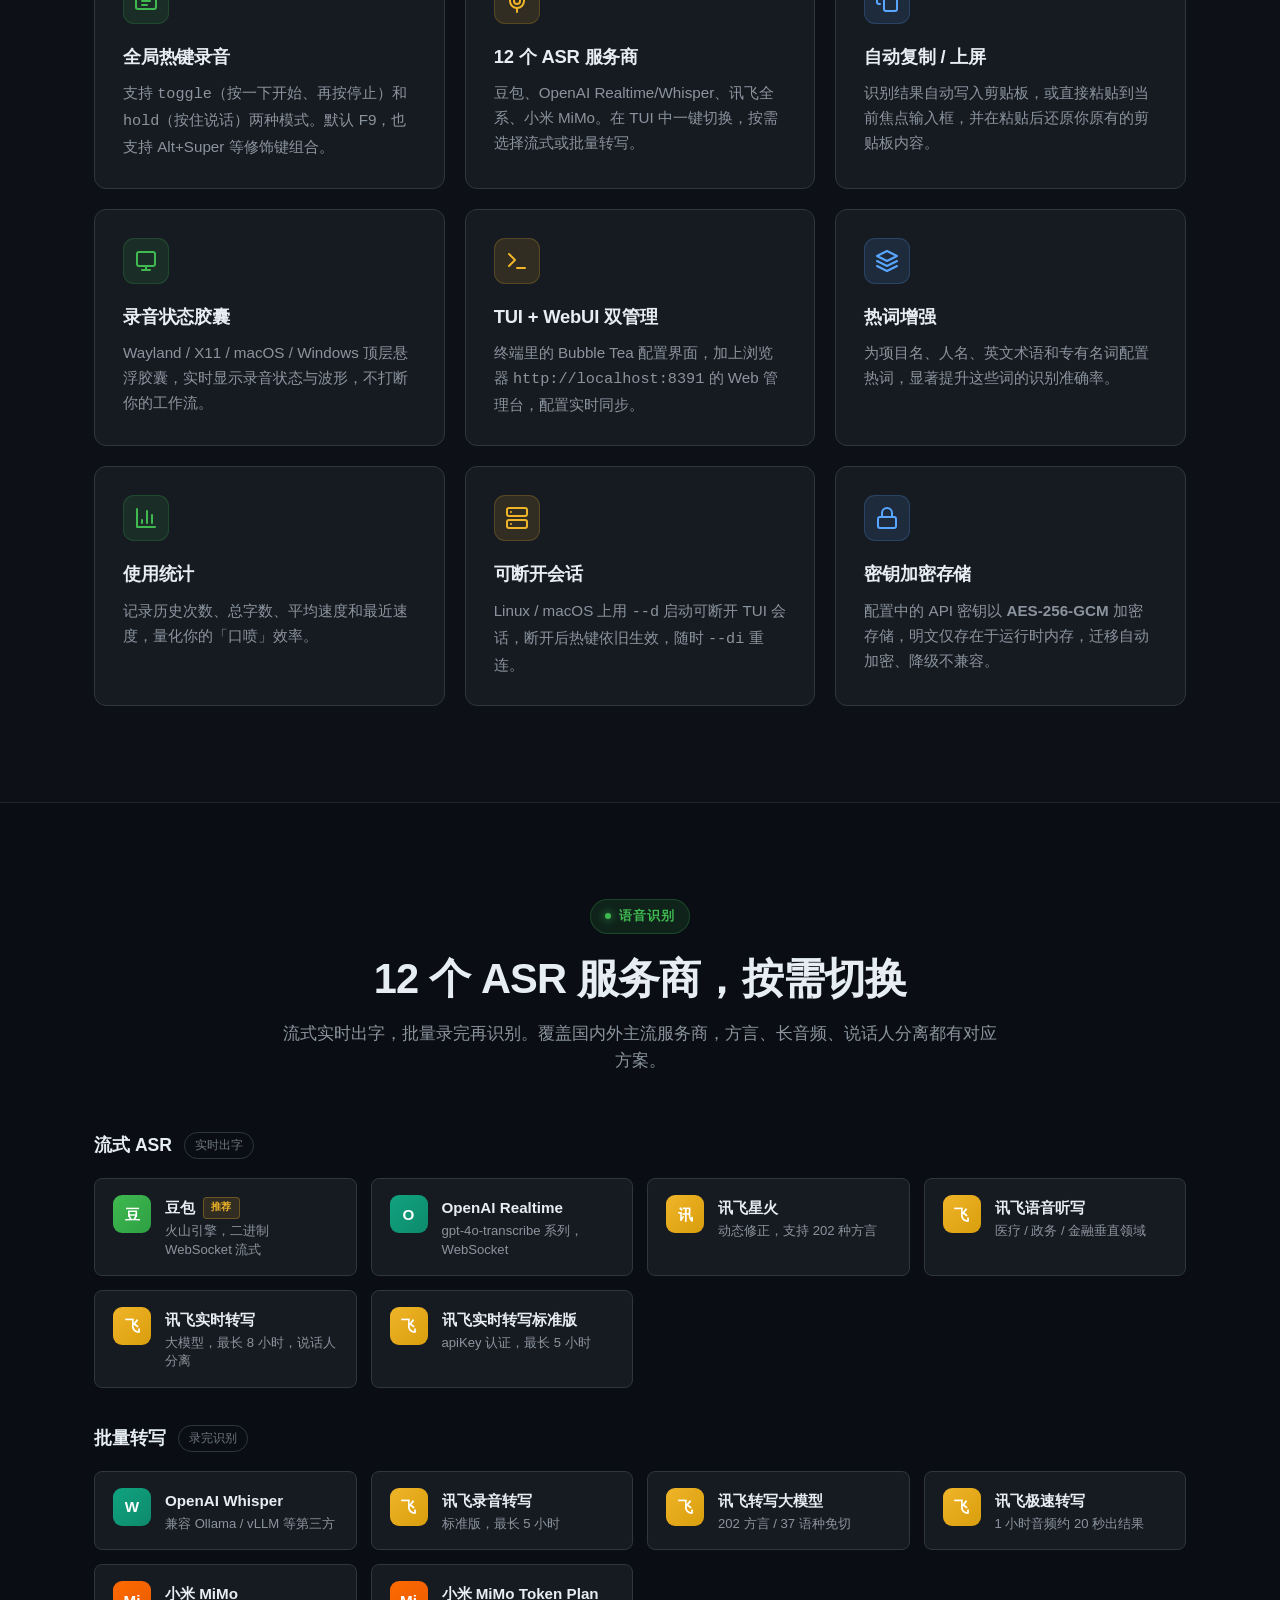
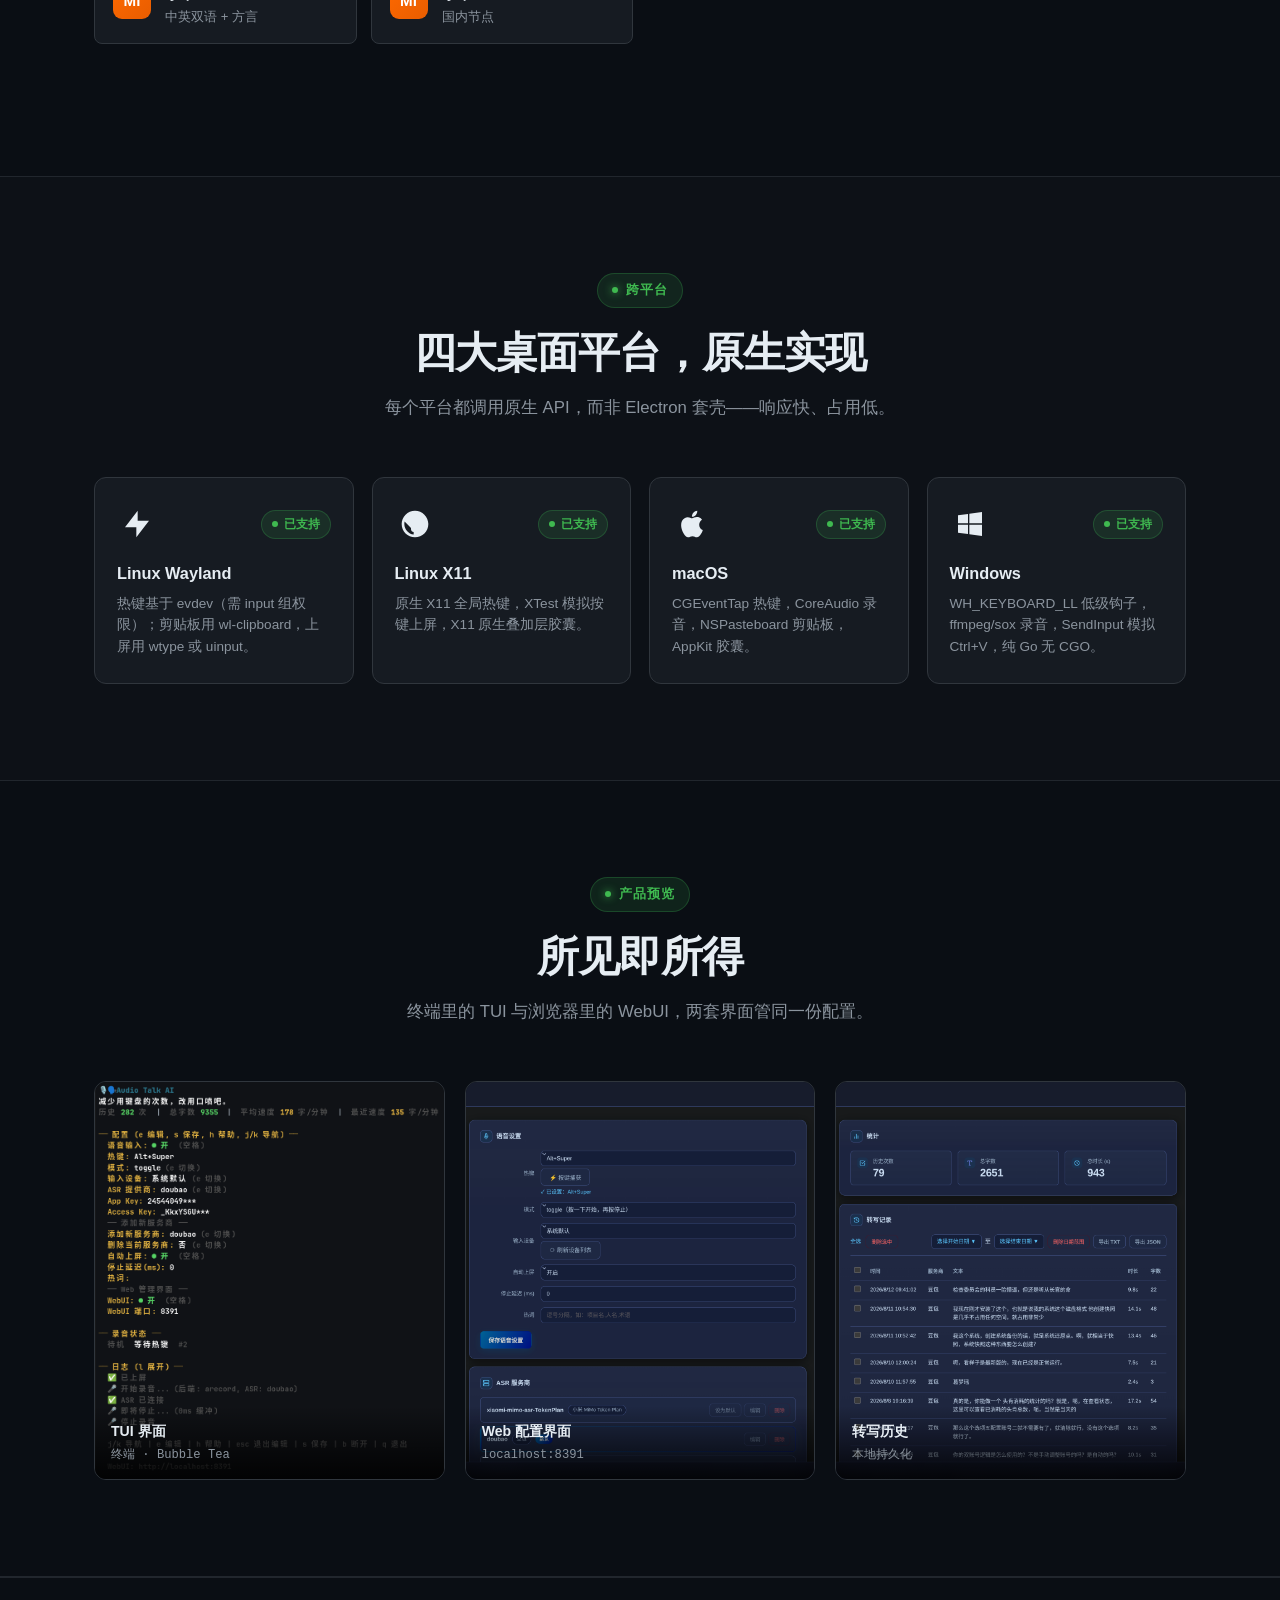
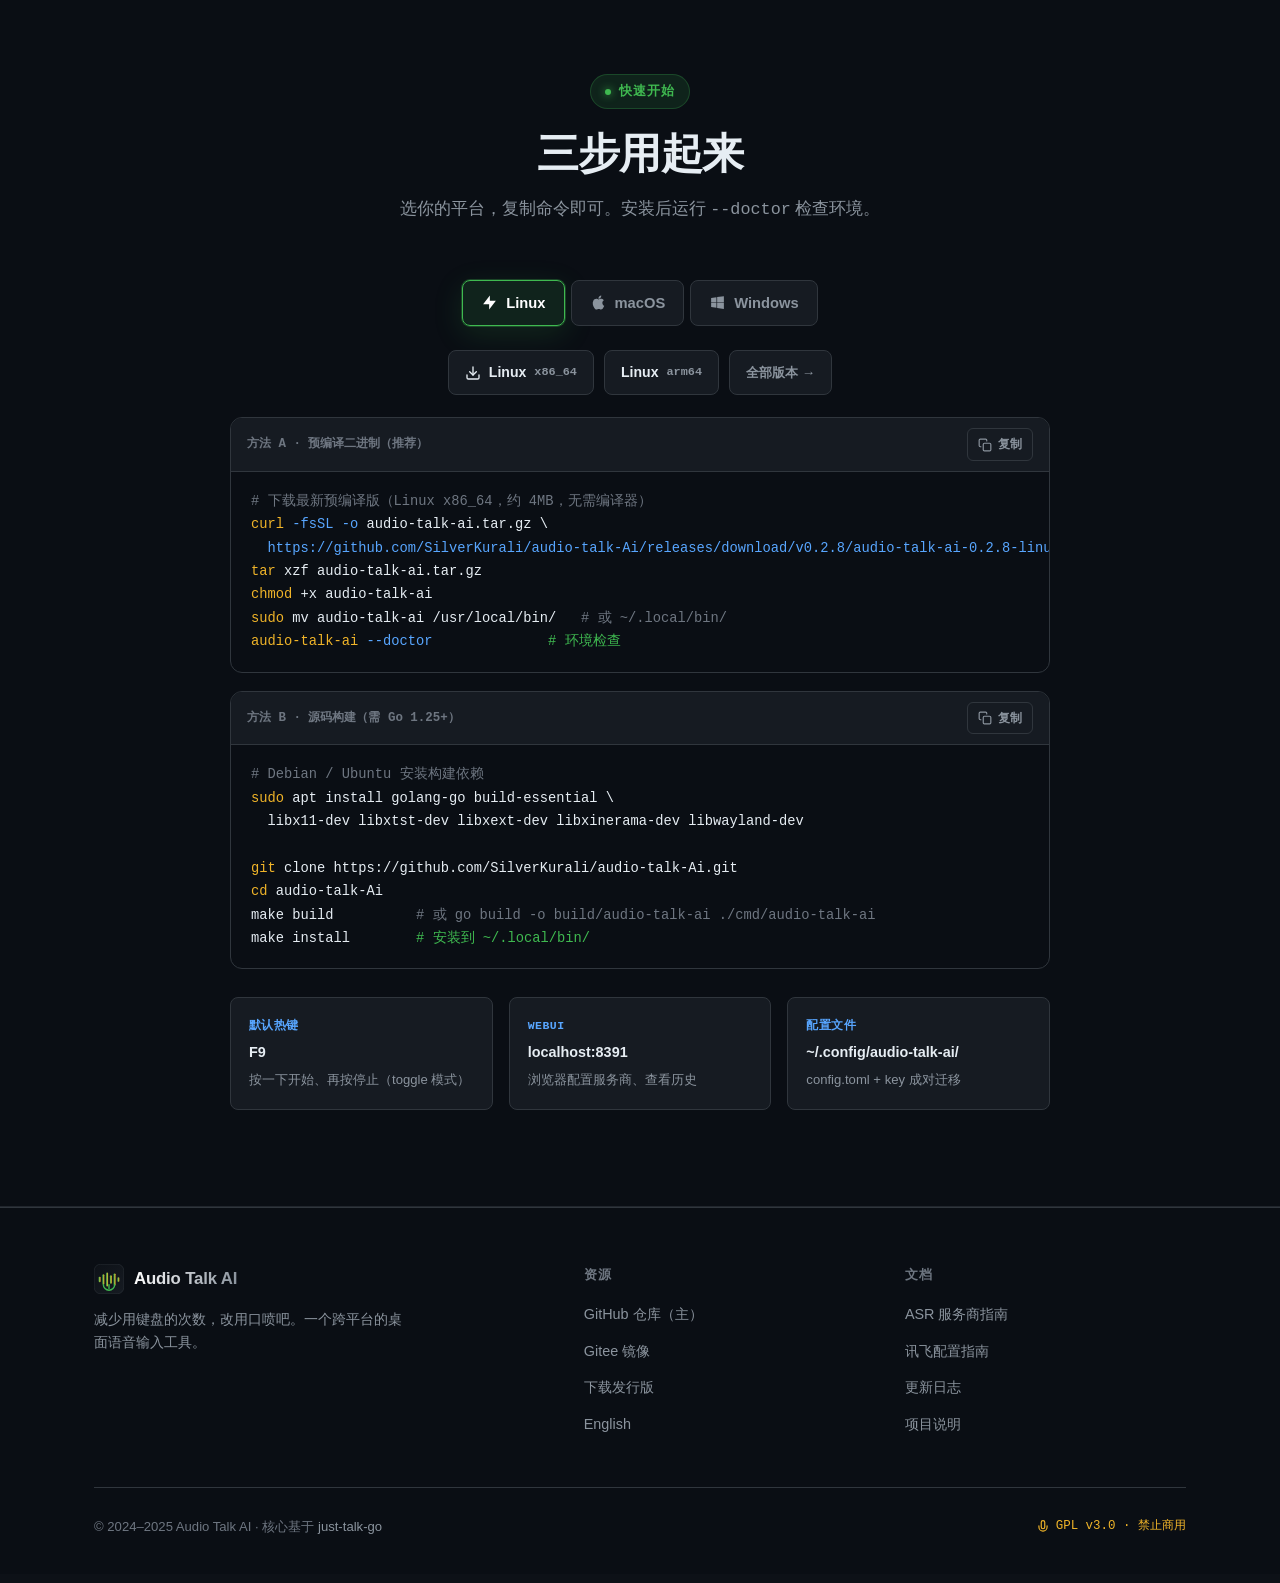
==== commit b2cee4ea: "docs(website): 全面切到 GitHub 优先 + 最新发布优先 - 下载/克隆/raw 文档/releases 链接全部改 GitHub，Gitee 仅作次要镜像保留 - 修复过时版本：" ====
--- a/website/index.html
+++ b/website/index.html
@@ -35,11 +35,11 @@
       </nav>
       <div class="nav-actions">
         <a href="index.en.html" class="lang-toggle" title="English">中 / EN</a>
+        <a href="https://github.com/SilverKurali/audio-talk-Ai" target="_blank" rel="noopener" class="icon-link" aria-label="GitHub">
+          <svg viewBox="0 0 16 16" fill="currentColor"><path d="M8 0C3.58 0 0 3.58 0 8c0 3.54 2.29 6.53 5.47 7.59.4.07.55-.17.55-.38 0-.19-.01-.82-.01-1.49-2.01.37-2.53-.49-2.69-.94-.09-.23-.48-.94-.82-1.13-.28-.15-.68-.52-.01-.53.63-.01 1.08.58 1.23.82.72 1.21 1.87.87 2.33.66.07-.52.28-.87.51-1.07-1.78-.2-3.64-.89-3.64-3.95 0-.87.31-1.59.82-2.15-.08-.2-.36-1.02.08-2.12 0 0 .67-.21 2.2.82.64-.18 1.32-.27 2-.27.68 0 1.36.09 2 .27 1.53-1.04 2.2-.82 2.2-.82.44 1.1.16 1.92.08 2.12.51.56.82 1.27.82 2.15 0 3.07-1.87 3.75-3.65 3.95.29.25.54.73.54 1.48 0 1.07-.01 1.93-.01 2.2 0 .21.15.46.55.38A8.01 8.01 0 0 0 16 8c0-4.42-3.58-8-8-8Z"/></svg>
+        </a>
         <a href="https://gitee.com/AY77-OP/audio-talk-ai" target="_blank" rel="noopener" class="icon-link" aria-label="Gitee">
           <svg viewBox="0 0 16 16" fill="currentColor"><path d="M8 0a8 8 0 1 0 0 16A8 8 0 0 0 8 0Zm3.95 5.5-1.4 1.4a2.05 2.05 0 0 0-2.9 0L5.2 9.35a.9.9 0 0 1-1.27-1.27l2.45-2.45a3.85 3.85 0 0 1 5.44 0l.13-.13Zm.9 2.62L9.95 11a2.05 2.05 0 0 1-2.9 0L5.55 9.5a.9.9 0 1 1 1.27-1.27l1.5 1.5a.25.25 0 0 0 .35 0L10.9 7.5a.9.9 0 1 1 1.27 1.27Z"/></svg>
-        </a>
-        <a href="https://github.com/SilverKurali/audio-talk-Ai" target="_blank" rel="noopener" class="icon-link" aria-label="GitHub">
-          <svg viewBox="0 0 16 16" fill="currentColor"><path d="M8 0C3.58 0 0 3.58 0 8c0 3.54 2.29 6.53 5.47 7.59.4.07.55-.17.55-.38 0-.19-.01-.82-.01-1.49-2.01.37-2.53-.49-2.69-.94-.09-.23-.48-.94-.82-1.13-.28-.15-.68-.52-.01-.53.63-.01 1.08.58 1.23.82.72 1.21 1.87.87 2.33.66.07-.52.28-.87.51-1.07-1.78-.2-3.64-.89-3.64-3.95 0-.87.31-1.59.82-2.15-.08-.2-.36-1.02.08-2.12 0 0 .67-.21 2.2.82.64-.18 1.32-.27 2-.27.68 0 1.36.09 2 .27 1.53-1.04 2.2-.82 2.2-.82.44 1.1.16 1.92.08 2.12.51.56.82 1.27.82 2.15 0 3.07-1.87 3.75-3.65 3.95.29.25.54.73.54 1.48 0 1.07-.01 1.93-.01 2.2 0 .21.15.46.55.38A8.01 8.01 0 0 0 16 8c0-4.42-3.58-8-8-8Z"/></svg>
         </a>
         <button class="menu-btn" aria-label="菜单" aria-expanded="false">
           <svg viewBox="0 0 24 24" width="24" height="24" fill="none" stroke="currentColor" stroke-width="2" stroke-linecap="round"><line x1="3" y1="6" x2="21" y2="6"/><line x1="3" y1="12" x2="21" y2="12"/><line x1="3" y1="18" x2="21" y2="18"/></svg>
@@ -54,6 +54,7 @@
     <div class="hero-grid"></div>
     <div class="container hero-inner">
       <div class="hero-badges reveal">
+        <span class="pill"><span class="dot"></span>最新版本 <span data-latest-version>v0.2.8</span></span>
         <span class="pill"><span class="dot"></span>Linux · macOS · Windows</span>
         <span class="pill amber"><span class="dot"></span>12 个 ASR 服务商</span>
         <span class="pill"><span class="dot"></span>GPL v3.0 · 禁止商用</span>
@@ -72,7 +73,7 @@
           <svg viewBox="0 0 24 24" fill="none" stroke="currentColor" stroke-width="2" stroke-linecap="round" stroke-linejoin="round"><path d="M21 15v4a2 2 0 0 1-2 2H5a2 2 0 0 1-2-2v-4"/><polyline points="7 10 12 15 17 10"/><line x1="12" y1="15" x2="12" y2="3"/></svg>
           下载安装
         </a>
-        <a href="https://gitee.com/AY77-OP/audio-talk-ai" target="_blank" rel="noopener" class="btn btn-ghost">
+        <a href="https://github.com/SilverKurali/audio-talk-Ai" target="_blank" rel="noopener" class="btn btn-ghost">
           <svg viewBox="0 0 24 24" fill="none" stroke="currentColor" stroke-width="2" stroke-linecap="round" stroke-linejoin="round"><path d="M9 19c-5 1.5-5-2.5-7-3m14 6v-3.87a3.37 3.37 0 0 0-.94-2.61c3.14-.35 6.44-1.54 6.44-7A5.44 5.44 0 0 0 20 4.77 5.07 5.07 0 0 0 19.91 1S18.73.65 16 2.48a13.38 13.38 0 0 0-7 0C6.27.65 5.09 1 5.09 1A5.07 5.07 0 0 0 5 4.77a5.44 5.44 0 0 0-1.5 3.78c0 5.42 3.3 6.61 6.44 7A3.37 3.37 0 0 0 9 18.13V22"/></svg>
           查看源码
         </a>
@@ -392,14 +393,23 @@
 
       <!-- Linux -->
       <div class="os-panel active" data-os="linux">
+        <div class="dl-row reveal">
+          <a class="dl-btn" data-asset-url="linux-amd64" href="https://github.com/SilverKurali/audio-talk-Ai/releases/download/v0.2.8/audio-talk-ai-0.2.8-linux-amd64.tar.gz" target="_blank" rel="noopener">
+            <svg viewBox="0 0 24 24" fill="none" stroke="currentColor" stroke-width="2" stroke-linecap="round" stroke-linejoin="round"><path d="M21 15v4a2 2 0 0 1-2 2H5a2 2 0 0 1-2-2v-4"/><polyline points="7 10 12 15 17 10"/><line x1="12" y1="15" x2="12" y2="3"/></svg>
+            Linux <span class="arch">x86_64</span>
+          </a>
+          <a class="dl-btn" data-asset-url="linux-arm64" href="https://github.com/SilverKurali/audio-talk-Ai/releases/download/v0.2.8/audio-talk-ai-0.2.8-linux-arm64.tar.gz" target="_blank" rel="noopener">Linux <span class="arch">arm64</span></a>
+          <a class="dl-btn more" href="https://github.com/SilverKurali/audio-talk-Ai/releases/latest" target="_blank" rel="noopener">全部版本 →</a>
+        </div>
         <div class="code-block">
           <div class="code-head">
             <span class="label">方法 A · 预编译二进制（推荐）</span>
             <button class="copy-btn" data-ok="已复制"><svg viewBox="0 0 24 24" fill="none" stroke="currentColor" stroke-width="2" stroke-linecap="round" stroke-linejoin="round"><rect x="9" y="9" width="13" height="13" rx="2"/><path d="M5 15H4a2 2 0 0 1-2-2V4a2 2 0 0 1 2-2h9a2 2 0 0 1 2 2v1"/></svg><span class="copy-label">复制</span></button>
           </div>
-          <pre><code><span class="c"># 下载最新 release（约 9MB，无需编译器）</span>
-<span class="k">curl</span> <span class="p">-L</span> <span class="p">-o</span> audio-talk-ai \
-  https://gitee.com/AY77-OP/audio-talk-ai/releases/download/v0.1.0/audio-talk-ai
+          <pre><code><span class="c"># 下载最新预编译版（Linux x86_64，约 4MB，无需编译器）</span>
+<span class="k">curl</span> <span class="p">-fsSL</span> <span class="p">-o</span> audio-talk-ai.tar.gz \
+  <span class="p" data-asset-url="linux-amd64">https://github.com/SilverKurali/audio-talk-Ai/releases/download/v0.2.8/audio-talk-ai-0.2.8-linux-amd64.tar.gz</span>
+<span class="k">tar</span> xzf audio-talk-ai.tar.gz
 <span class="k">chmod</span> +x audio-talk-ai
 <span class="k">sudo</span> mv audio-talk-ai /usr/local/bin/   <span class="c"># 或 ~/.local/bin/</span>
 <span class="k">audio-talk-ai</span> <span class="p">--doctor</span>              <span class="s"># 环境检查</span></code></pre>
@@ -413,8 +423,8 @@
 <span class="k">sudo</span> apt install golang-go build-essential \
   libx11-dev libxtst-dev libxext-dev libxinerama-dev libwayland-dev
 
-<span class="k">git</span> clone https://gitee.com/AY77-OP/audio-talk-ai.git
-<span class="k">cd</span> audio-talk-ai
+<span class="k">git</span> clone https://github.com/SilverKurali/audio-talk-Ai.git
+<span class="k">cd</span> audio-talk-Ai
 make build          <span class="c"># 或 go build -o build/audio-talk-ai ./cmd/audio-talk-ai</span>
 make install        <span class="s"># 安装到 ~/.local/bin/</span></code></pre>
         </div>
@@ -422,21 +432,38 @@
 
       <!-- macOS -->
       <div class="os-panel" data-os="macos">
-        <div class="code-block">
-          <div class="code-head">
-            <span class="label">安装 Command Line Tools 后构建（需 cgo）</span>
+        <div class="dl-row reveal">
+          <a class="dl-btn" data-asset-url="darwin-arm64" href="https://github.com/SilverKurali/audio-talk-Ai/releases/download/v0.2.8/audio-talk-ai-0.2.8-darwin-arm64.tar.gz" target="_blank" rel="noopener">
+            <svg viewBox="0 0 24 24" fill="none" stroke="currentColor" stroke-width="2" stroke-linecap="round" stroke-linejoin="round"><path d="M21 15v4a2 2 0 0 1-2 2H5a2 2 0 0 1-2-2v-4"/><polyline points="7 10 12 15 17 10"/><line x1="12" y1="15" x2="12" y2="3"/></svg>
+            macOS <span class="arch">Apple Silicon</span>
+          </a>
+          <a class="dl-btn" data-asset-url="darwin-amd64" href="https://github.com/SilverKurali/audio-talk-Ai/releases/download/v0.2.8/audio-talk-ai-0.2.8-darwin-amd64.tar.gz" target="_blank" rel="noopener">macOS <span class="arch">Intel</span></a>
+          <a class="dl-btn more" href="https://github.com/SilverKurali/audio-talk-Ai/releases/latest" target="_blank" rel="noopener">全部版本 →</a>
+        </div>
+        <div class="code-block">
+          <div class="code-head">
+            <span class="label">方法 A · 预编译二进制（推荐）</span>
+            <button class="copy-btn" data-ok="已复制"><svg viewBox="0 0 24 24" fill="none" stroke="currentColor" stroke-width="2" stroke-linecap="round" stroke-linejoin="round"><rect x="9" y="9" width="13" height="13" rx="2"/><path d="M5 15H4a2 2 0 0 1-2-2V4a2 2 0 0 1 2-2h9a2 2 0 0 1 2 2v1"/></svg><span class="copy-label">复制</span></button>
+          </div>
+          <pre><code><span class="c"># 下载最新预编译版（Apple Silicon 用 arm64，Intel 用 amd64）</span>
+<span class="k">curl</span> <span class="p">-fsSL</span> <span class="p">-o</span> audio-talk-ai.tar.gz \
+  <span class="p" data-asset-url="darwin-arm64">https://github.com/SilverKurali/audio-talk-Ai/releases/download/v0.2.8/audio-talk-ai-0.2.8-darwin-arm64.tar.gz</span>
+<span class="k">tar</span> xzf audio-talk-ai.tar.gz
+<span class="k">chmod</span> +x audio-talk-ai
+<span class="k">sudo</span> mv audio-talk-ai /usr/local/bin/
+<span class="k">audio-talk-ai</span> <span class="p">--doctor</span>
+<span class="c"># 首次启动授予「终端 App」辅助功能与麦克风权限</span></code></pre>
+        </div>
+        <div class="code-block">
+          <div class="code-head">
+            <span class="label">方法 B · 源码构建（需 Command Line Tools / cgo）</span>
             <button class="copy-btn" data-ok="已复制"><svg viewBox="0 0 24 24" fill="none" stroke="currentColor" stroke-width="2" stroke-linecap="round" stroke-linejoin="round"><rect x="9" y="9" width="13" height="13" rx="2"/><path d="M5 15H4a2 2 0 0 1-2-2V4a2 2 0 0 1 2-2h9a2 2 0 0 1 2 2v1"/></svg><span class="copy-label">复制</span></button>
           </div>
           <pre><code><span class="c"># 需要 clang 与 macOS SDK（无需完整 Xcode）</span>
 <span class="k">xcode-select</span> <span class="p">--install</span>
-
-<span class="k">git</span> clone https://gitee.com/AY77-OP/audio-talk-ai.git
-<span class="k">cd</span> audio-talk-ai
-make build
-make install        <span class="s"># 安装到 ~/.local/bin/</span>
-
-<span class="c"># 启动后授予「终端 App」辅助功能与麦克风权限</span>
-<span class="k">audio-talk-ai</span> <span class="p">--doctor</span></code></pre>
+<span class="k">git</span> clone https://github.com/SilverKurali/audio-talk-Ai.git
+<span class="k">cd</span> audio-talk-Ai
+make build && make install        <span class="s"># 安装到 ~/.local/bin/</span></code></pre>
         </div>
         <div class="code-block">
           <div class="code-head">
@@ -451,17 +478,34 @@
 
       <!-- Windows -->
       <div class="os-panel" data-os="windows">
-        <div class="code-block">
-          <div class="code-head">
-            <span class="label">构建（纯 Go，无需 CGO；需 Go 1.25+）</span>
+        <div class="dl-row reveal">
+          <a class="dl-btn" data-asset-url="windows-amd64" href="https://github.com/SilverKurali/audio-talk-Ai/releases/download/v0.2.8/audio-talk-ai-0.2.8-windows-amd64.zip" target="_blank" rel="noopener">
+            <svg viewBox="0 0 24 24" fill="none" stroke="currentColor" stroke-width="2" stroke-linecap="round" stroke-linejoin="round"><path d="M21 15v4a2 2 0 0 1-2 2H5a2 2 0 0 1-2-2v-4"/><polyline points="7 10 12 15 17 10"/><line x1="12" y1="15" x2="12" y2="3"/></svg>
+            Windows <span class="arch">x86_64</span>
+          </a>
+          <a class="dl-btn" data-asset-url="windows-arm64" href="https://github.com/SilverKurali/audio-talk-Ai/releases/download/v0.2.8/audio-talk-ai-0.2.8-windows-arm64.zip" target="_blank" rel="noopener">Windows <span class="arch">arm64</span></a>
+          <a class="dl-btn more" href="https://github.com/SilverKurali/audio-talk-Ai/releases/latest" target="_blank" rel="noopener">全部版本 →</a>
+        </div>
+        <div class="code-block">
+          <div class="code-head">
+            <span class="label">方法 A · 预编译二进制（推荐）</span>
+            <button class="copy-btn" data-ok="已复制"><svg viewBox="0 0 24 24" fill="none" stroke="currentColor" stroke-width="2" stroke-linecap="round" stroke-linejoin="round"><rect x="9" y="9" width="13" height="13" rx="2"/><path d="M5 15H4a2 2 0 0 1-2-2V4a2 2 0 0 1 2-2h9a2 2 0 0 1 2 2v1"/></svg><span class="copy-label">复制</span></button>
+          </div>
+          <pre><code><span class="c">:: 下载最新预编译版（Windows x86_64，约 4MB）</span>
+<span class="k">curl</span> <span class="p">-fsSL</span> <span class="p">-o</span> audio-talk-ai.zip <span class="p" data-asset-url="windows-amd64">https://github.com/SilverKurali/audio-talk-Ai/releases/download/v0.2.8/audio-talk-ai-0.2.8-windows-amd64.zip</span>
+<span class="k">tar</span> -xf audio-talk-ai.zip
+audio-talk-ai.exe <span class="p">--install</span>     <span class="c">:: 安装到 %LOCALAPPDATA%\Programs\audio-talk-ai\</span>
+audio-talk-ai.exe <span class="p">--doctor</span>      <span class="s">:: 需 ffmpeg/sox 在 PATH</span></code></pre>
+        </div>
+        <div class="code-block">
+          <div class="code-head">
+            <span class="label">方法 B · 源码构建（纯 Go，无需 CGO；需 Go 1.25+）</span>
             <button class="copy-btn" data-ok="已复制"><svg viewBox="0 0 24 24" fill="none" stroke="currentColor" stroke-width="2" stroke-linecap="round" stroke-linejoin="round"><rect x="9" y="9" width="13" height="13" rx="2"/><path d="M5 15H4a2 2 0 0 1-2-2V4a2 2 0 0 1 2-2h9a2 2 0 0 1 2 2v1"/></svg><span class="copy-label">复制</span></button>
           </div>
           <pre><code><span class="c">:: 录音依赖 ffmpeg（推荐）或 sox，需加入 PATH</span>
-<span class="k">git</span> clone https://gitee.com/AY77-OP/audio-talk-ai.git
-<span class="k">cd</span> audio-talk-ai
+<span class="k">git</span> clone https://github.com/SilverKurali/audio-talk-Ai.git
+<span class="k">cd</span> audio-talk-Ai
 <span class="k">go</span> build -o audio-talk-ai.exe ./cmd/audio-talk-ai
-
-<span class="c">:: 安装到 %LOCALAPPDATA%\Programs\audio-talk-ai\</span>
 audio-talk-ai.exe <span class="p">--install</span>
 audio-talk-ai.exe <span class="p">--doctor</span></code></pre>
         </div>
@@ -511,19 +555,19 @@
         <div class="footer-col">
           <h5>资源</h5>
           <ul>
-            <li><a href="https://gitee.com/AY77-OP/audio-talk-ai" target="_blank" rel="noopener">Gitee 仓库（主）</a></li>
-            <li><a href="https://github.com/SilverKurali/audio-talk-Ai" target="_blank" rel="noopener">GitHub 镜像</a></li>
-            <li><a href="https://gitee.com/AY77-OP/audio-talk-ai/releases" target="_blank" rel="noopener">下载发行版</a></li>
+            <li><a href="https://github.com/SilverKurali/audio-talk-Ai" target="_blank" rel="noopener">GitHub 仓库（主）</a></li>
+            <li><a href="https://gitee.com/AY77-OP/audio-talk-ai" target="_blank" rel="noopener">Gitee 镜像</a></li>
+            <li><a href="https://github.com/SilverKurali/audio-talk-Ai/releases" target="_blank" rel="noopener">下载发行版</a></li>
             <li><a href="index.en.html">English</a></li>
           </ul>
         </div>
         <div class="footer-col">
           <h5>文档</h5>
           <ul>
-            <li><a href="https://gitee.com/AY77-OP/audio-talk-ai/raw/master/docs/asr-providers-guide.md" target="_blank" rel="noopener">ASR 服务商指南</a></li>
-            <li><a href="https://gitee.com/AY77-OP/audio-talk-ai/raw/master/docs/xfyun-guide.md" target="_blank" rel="noopener">讯飞配置指南</a></li>
-            <li><a href="https://gitee.com/AY77-OP/audio-talk-ai/raw/master/CHANGELOG.md" target="_blank" rel="noopener">更新日志</a></li>
-            <li><a href="https://gitee.com/AY77-OP/audio-talk-ai/raw/master/README.md" target="_blank" rel="noopener">项目说明</a></li>
+            <li><a href="https://github.com/SilverKurali/audio-talk-Ai/raw/master/docs/asr-providers-guide.md" target="_blank" rel="noopener">ASR 服务商指南</a></li>
+            <li><a href="https://github.com/SilverKurali/audio-talk-Ai/raw/master/docs/xfyun-guide.md" target="_blank" rel="noopener">讯飞配置指南</a></li>
+            <li><a href="https://github.com/SilverKurali/audio-talk-Ai/raw/master/CHANGELOG.md" target="_blank" rel="noopener">更新日志</a></li>
+            <li><a href="https://github.com/SilverKurali/audio-talk-Ai/raw/master/README.md" target="_blank" rel="noopener">项目说明</a></li>
           </ul>
         </div>
       </div>
--- a/website/assets/style.css
+++ b/website/assets/style.css
@@ -372,6 +372,20 @@
 .footer-bottom { display: flex; align-items: center; justify-content: space-between; flex-wrap: wrap; gap: 16px; padding-top: 28px; border-top: 1px solid var(--border); }
 .footer-bottom p { color: var(--text-dim); font-size: 0.82rem; }
 .footer-bottom .license { display: inline-flex; align-items: center; gap: 6px; color: var(--amber); font-family: var(--font-mono); font-size: 0.78rem; }
+
+/* ---------- 下载按钮行 ---------- */
+.dl-row { display: flex; gap: 10px; flex-wrap: wrap; justify-content: center; max-width: 820px; margin: 0 auto 22px; }
+.dl-btn {
+  display: inline-flex; align-items: center; gap: 8px; padding: 10px 16px;
+  border-radius: var(--radius-sm); font-weight: 600; font-size: 0.88rem;
+  background: var(--surface); border: 1px solid var(--border); color: var(--text);
+  transition: transform 0.15s var(--ease), border-color 0.2s, color 0.2s, background 0.2s;
+}
+.dl-btn:hover { transform: translateY(-1px); border-color: var(--green); color: var(--green); background: var(--surface-2); }
+.dl-btn svg { width: 16px; height: 16px; }
+.dl-btn .arch { font-family: var(--font-mono); font-size: 0.74rem; color: var(--text-muted); }
+.dl-btn.more { color: var(--text-muted); font-size: 0.84rem; }
+.dl-btn.more:hover { color: var(--green); }
 
 /* ---------- 滚动入场动画 ---------- */
 .reveal { opacity: 0; transform: translateY(24px); transition: opacity 0.7s var(--ease), transform 0.7s var(--ease); }
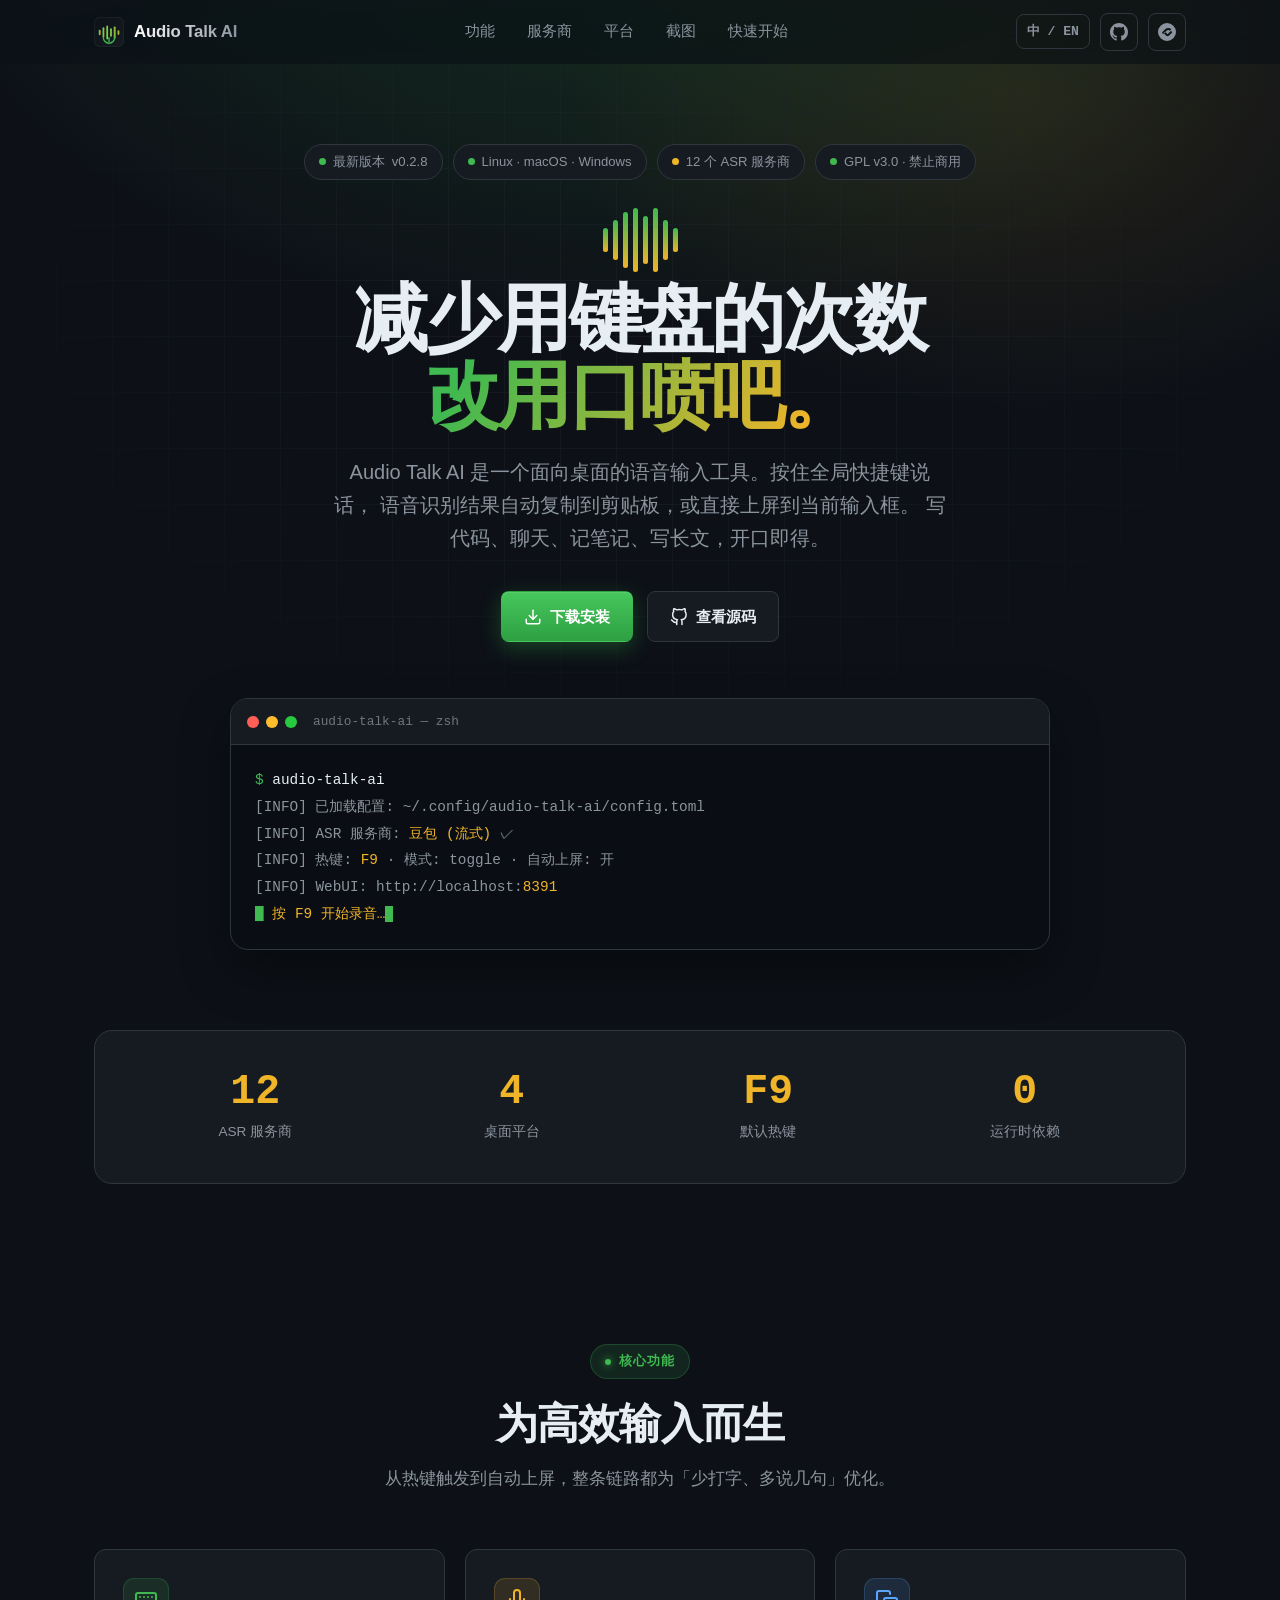
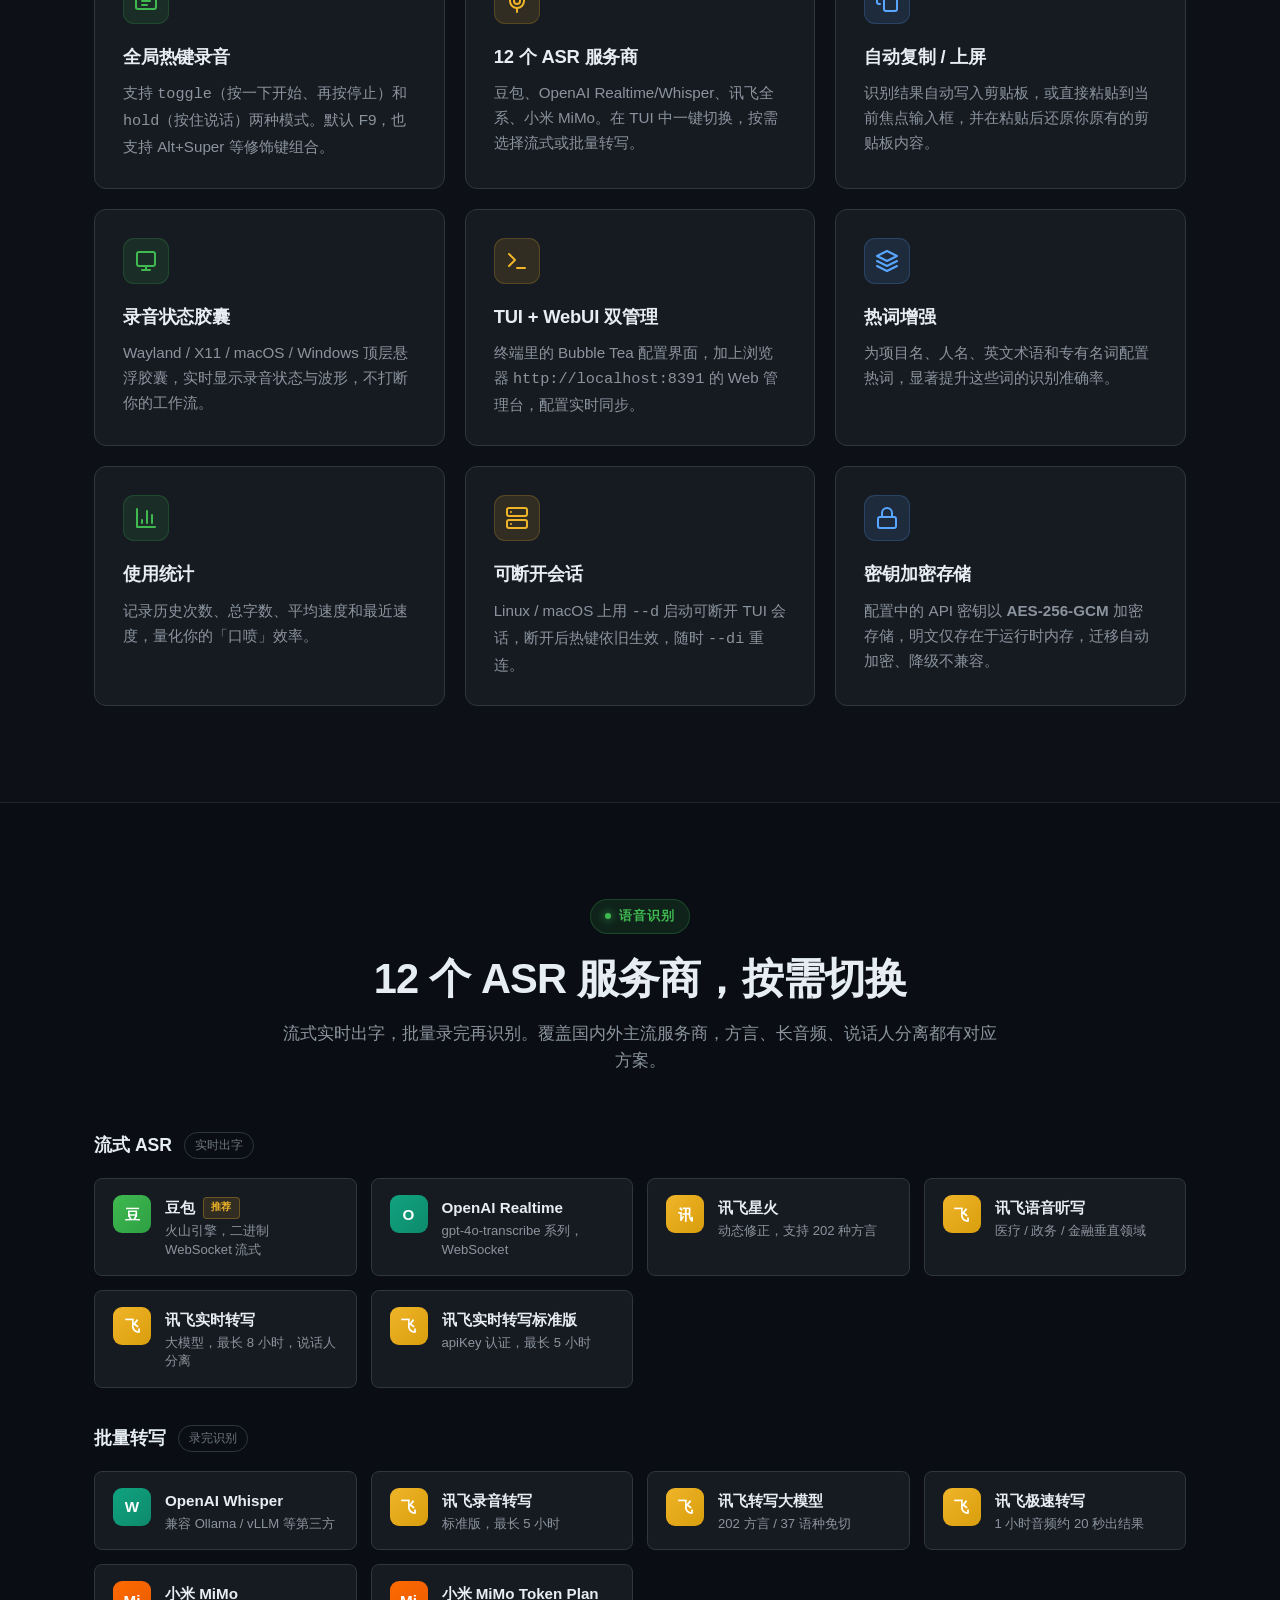
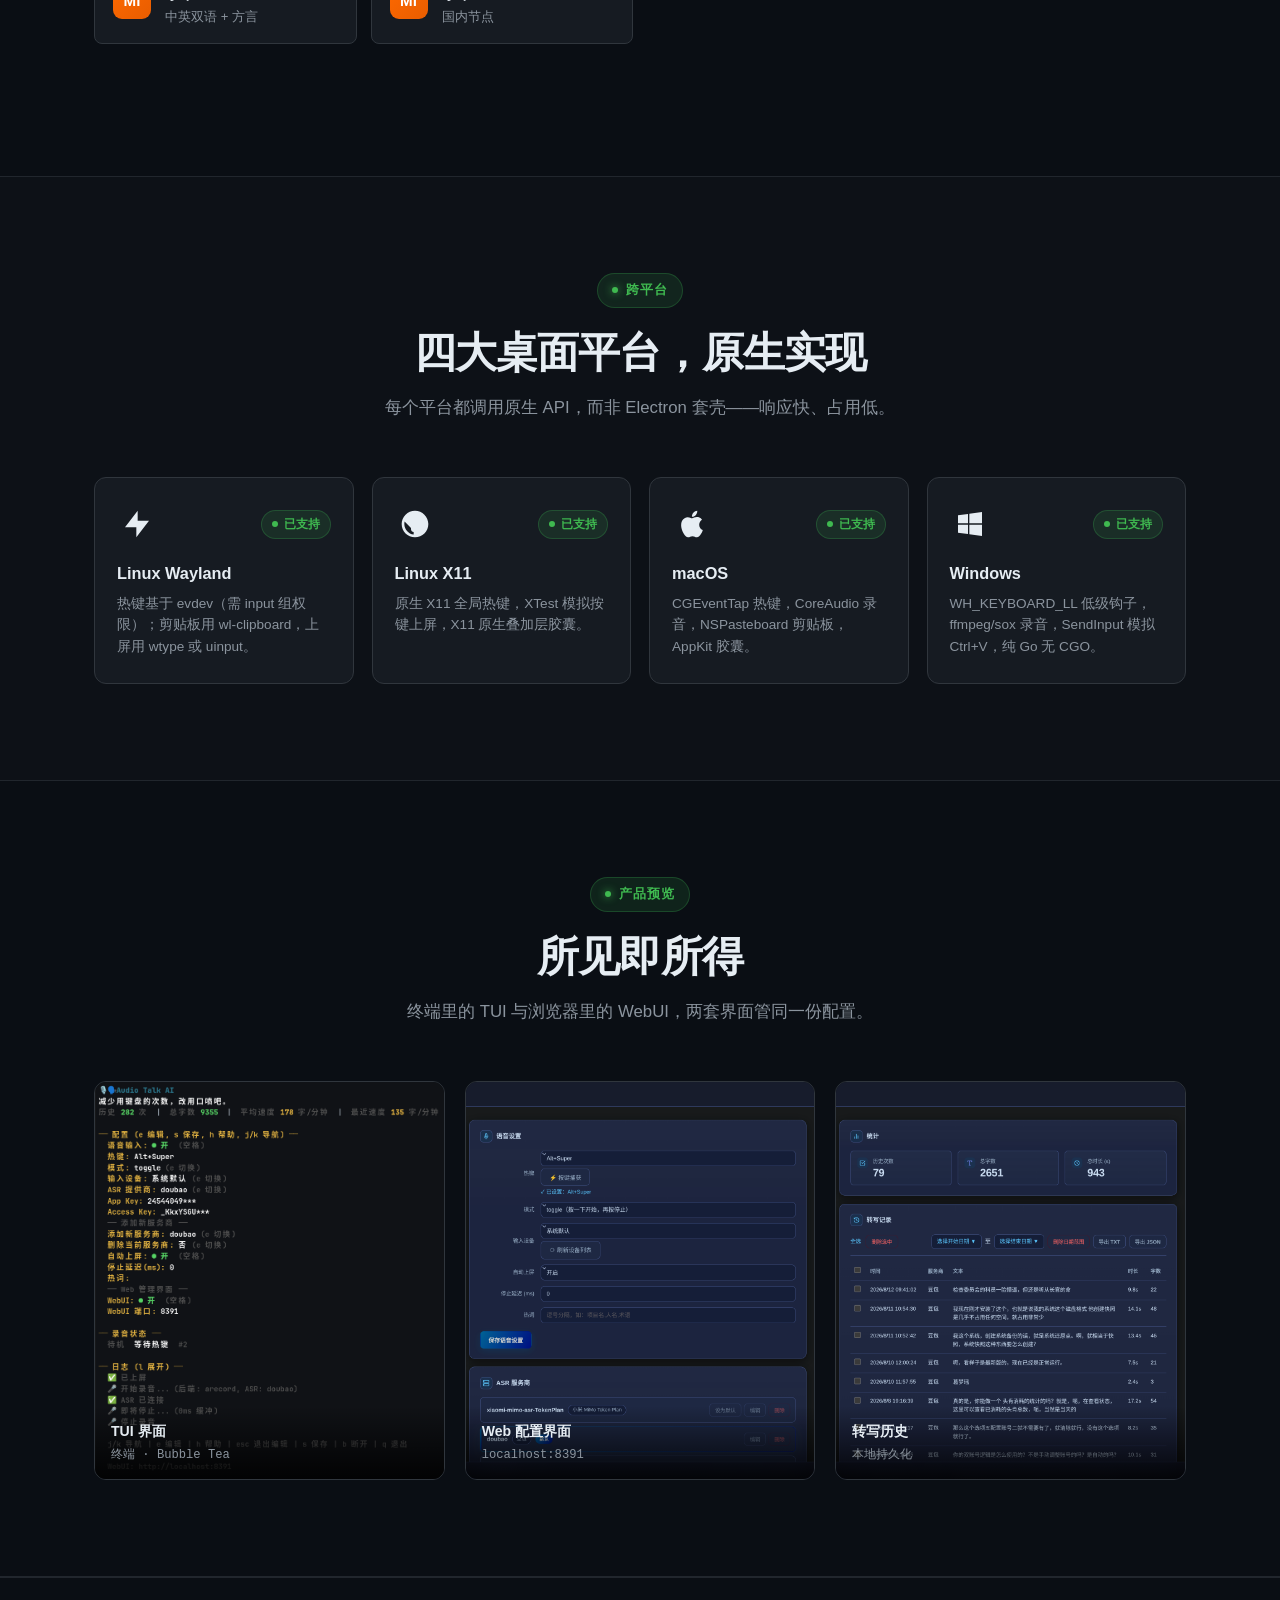
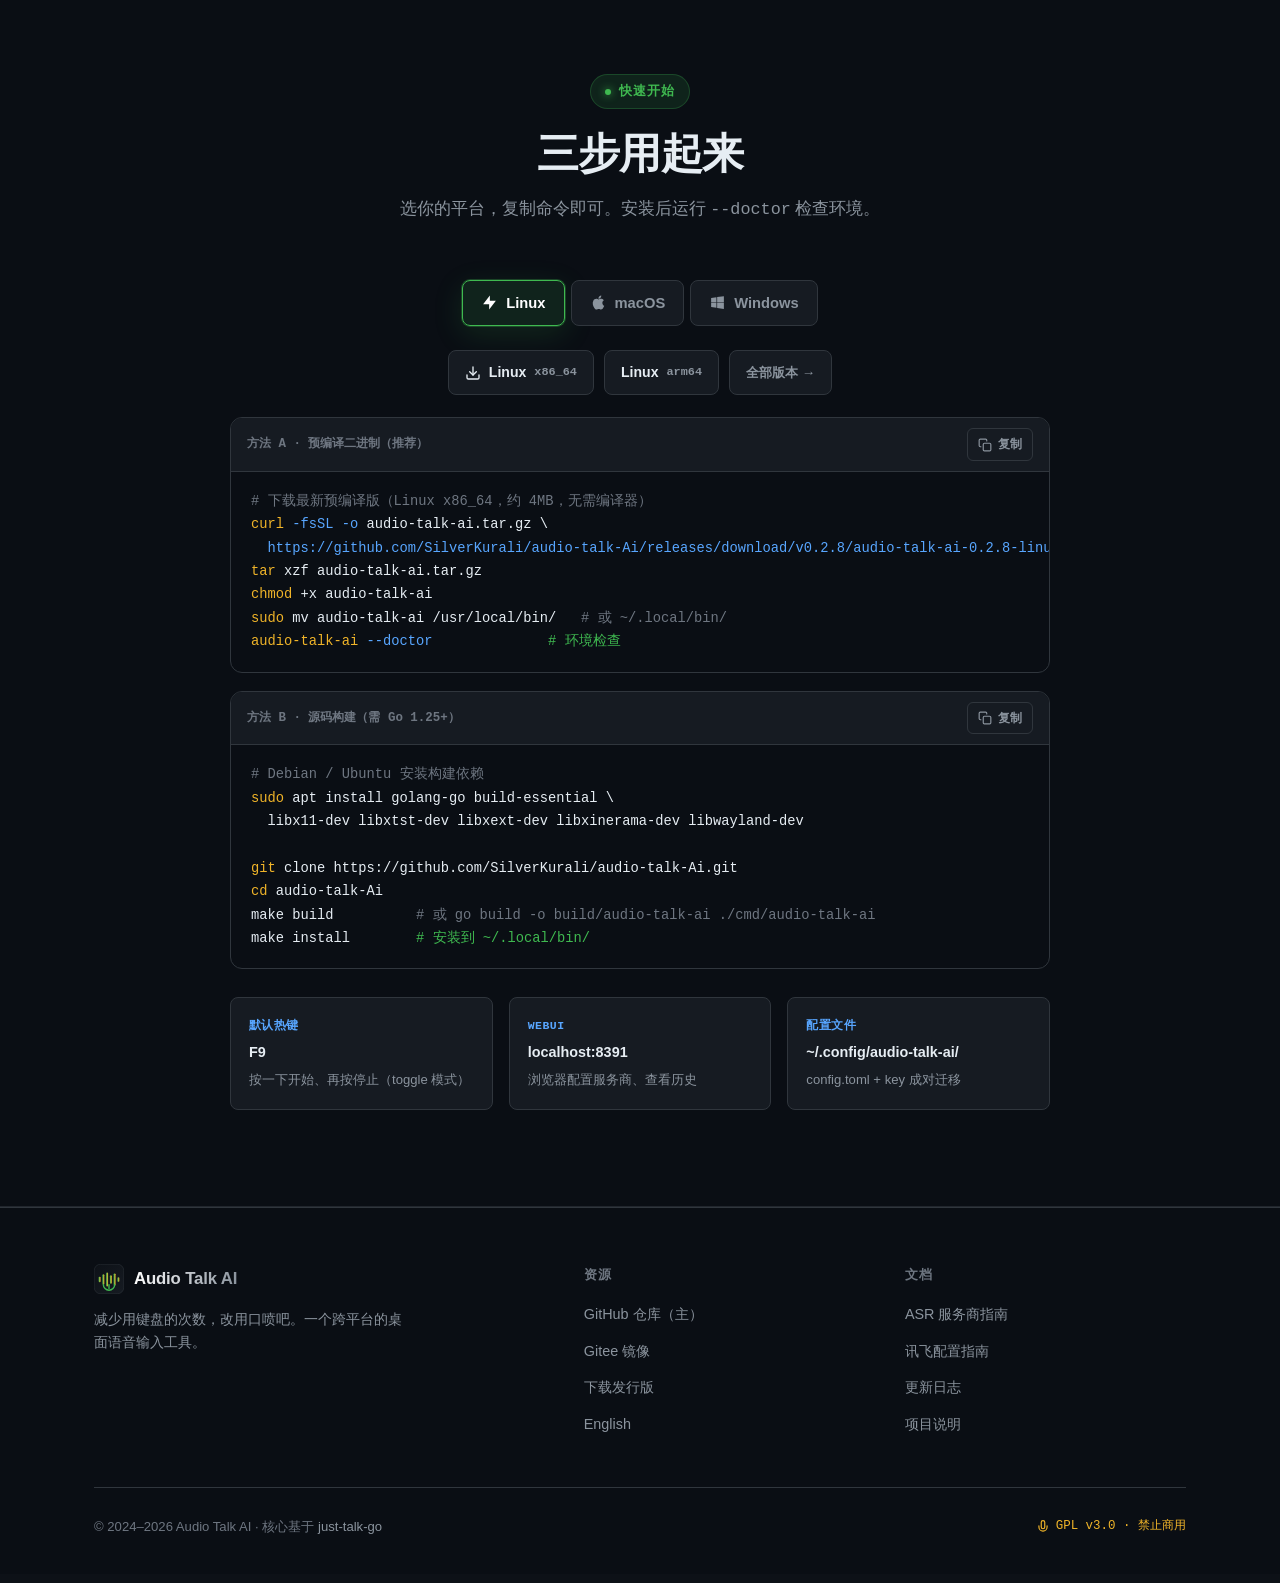
==== commit 2bf3aeb4: "docs(website): 版权年份改为动态当前年份（2024–2026）" ====
--- a/website/index.html
+++ b/website/index.html
@@ -572,7 +572,7 @@
         </div>
       </div>
       <div class="footer-bottom">
-        <p>© 2024–2025 Audio Talk AI · 核心基于 <a href="https://github.com/whoamihappyhacking/just-talk-go" target="_blank" rel="noopener" style="color:var(--text-muted)">just-talk-go</a></p>
+        <p>© 2024–<span data-current-year>2026</span> Audio Talk AI · 核心基于 <a href="https://github.com/whoamihappyhacking/just-talk-go" target="_blank" rel="noopener" style="color:var(--text-muted)">just-talk-go</a></p>
         <span class="license">
           <svg viewBox="0 0 24 24" width="14" height="14" fill="none" stroke="currentColor" stroke-width="2" stroke-linecap="round" stroke-linejoin="round"><path d="M12 1a3 3 0 0 0-3 3v8a3 3 0 0 0 6 0V4a3 3 0 0 0-3-3z"/><path d="M19 10v2a7 7 0 0 1-14 0v-2"/></svg>
           GPL v3.0 · 禁止商用
